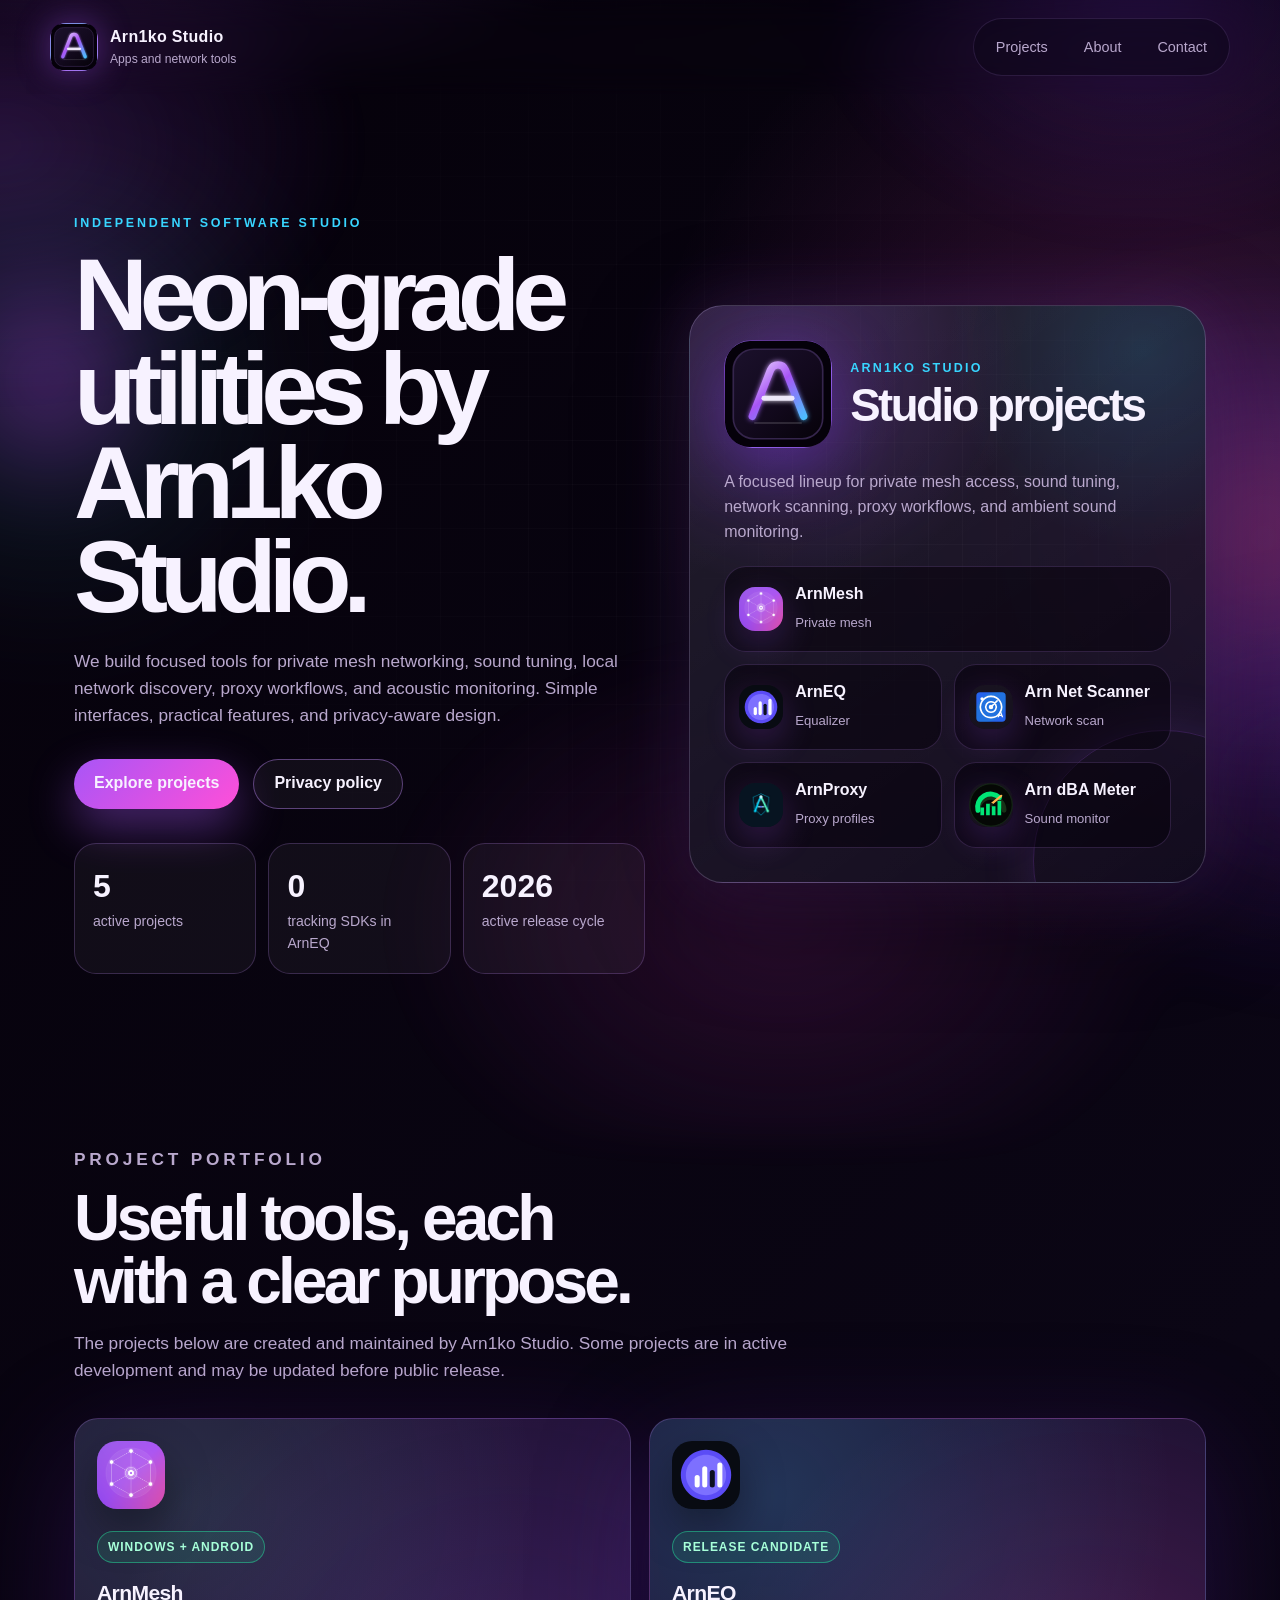
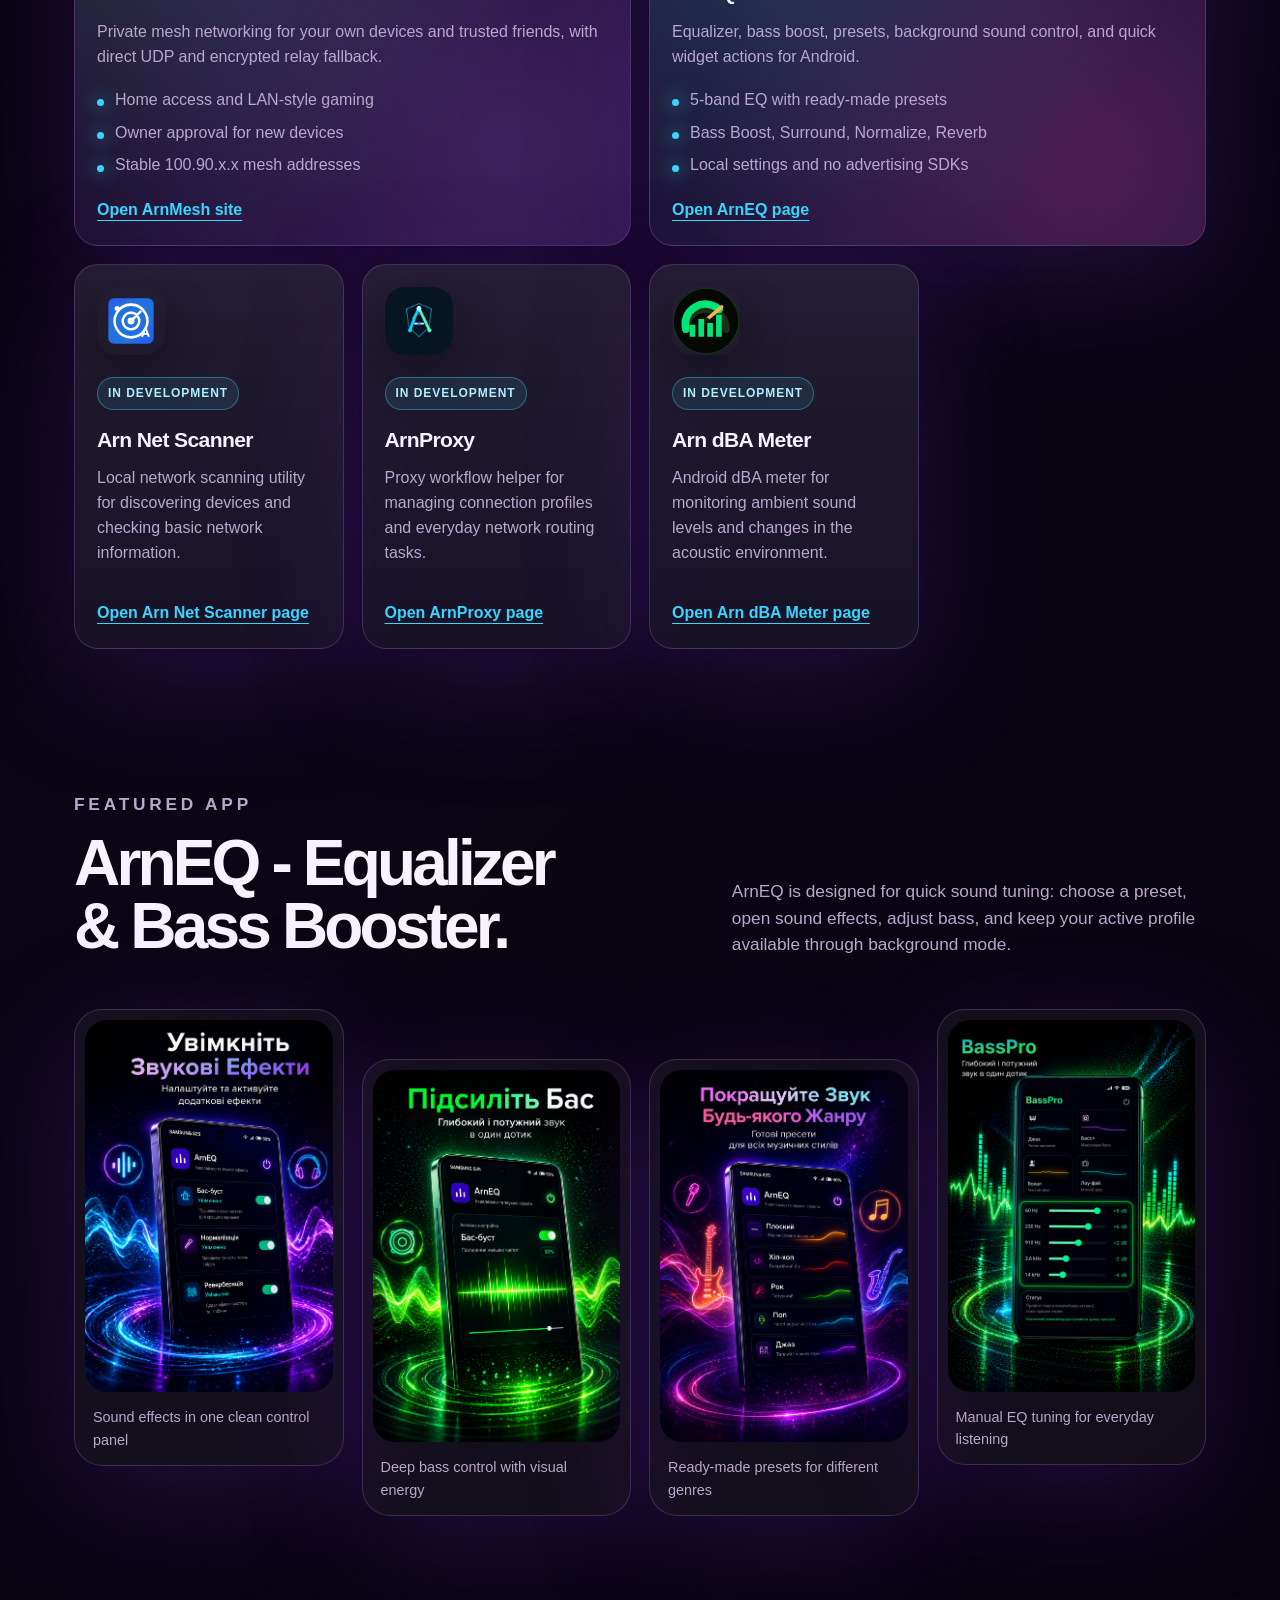
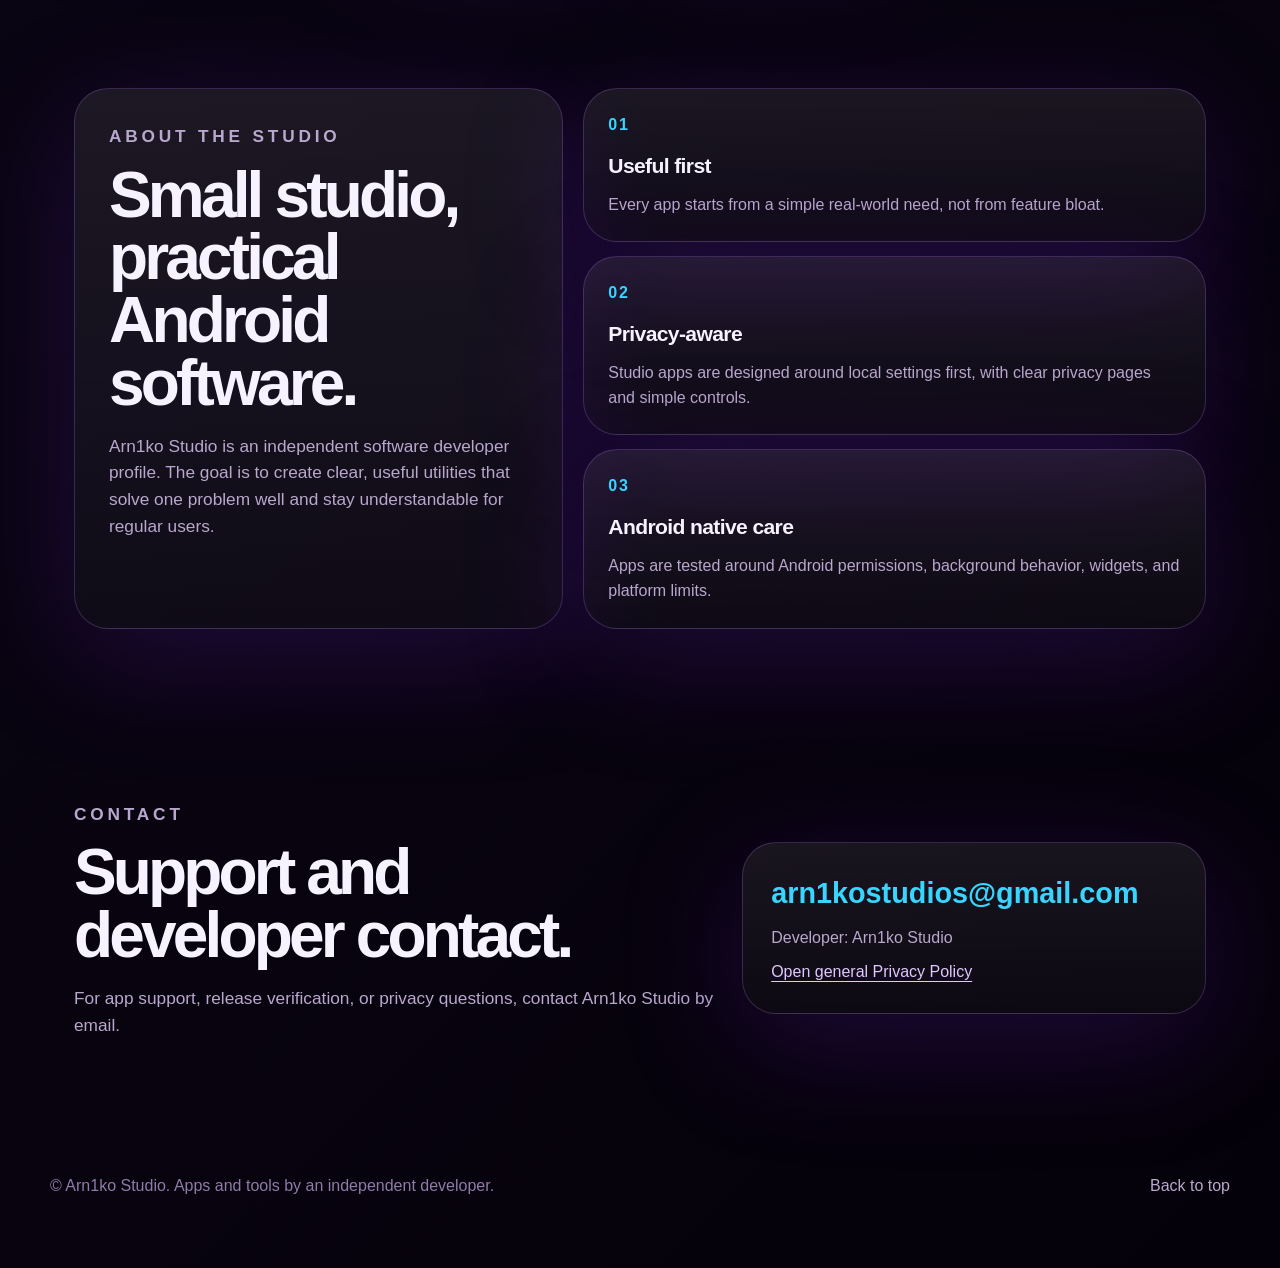
==== index.html @ 165fbc43 "Add files via upload" ====
<!doctype html>
<html lang="en">
  <head>
    <meta charset="utf-8">
    <meta name="viewport" content="width=device-width, initial-scale=1">
    <meta name="description" content="Arn1ko Studio creates Android utilities, private networking tools, proxy workflows, and sound apps.">
    <meta name="theme-color" content="#12051f">
    <meta property="og:title" content="Arn1ko Studio">
    <meta property="og:description" content="Independent software studio focused on useful, privacy-aware apps and networking tools.">
    <meta property="og:type" content="website">
    <title>Arn1ko Studio</title>
    <link rel="icon" href="assets/images/favicon.svg" type="image/svg+xml">
    <link rel="stylesheet" href="styles.css">
  </head>
  <body>
    <div class="aurora aurora-one" aria-hidden="true"></div>
    <div class="aurora aurora-two" aria-hidden="true"></div>
    <div class="ambient-field" aria-hidden="true"></div>
    <div class="grid-noise" aria-hidden="true"></div>

    <header class="site-header">
      <a class="brand" href="#top" aria-label="Arn1ko Studio home">
        <span class="brand-mark" aria-hidden="true">
          <img src="assets/images/favicon.svg" alt="">
        </span>
        <span>
          <strong>Arn1ko Studio</strong>
          <small>Apps and network tools</small>
        </span>
      </a>
      <nav class="nav" aria-label="Main navigation">
        <a href="#apps">Projects</a>
        <a href="#about">About</a>
        <a href="#contact">Contact</a>
      </nav>
    </header>

    <main id="top">
      <section class="hero section-shell">
        <div class="hero-copy">
          <p class="eyebrow">Independent software studio</p>
          <h1>Neon-grade utilities by Arn1ko Studio.</h1>
          <p class="hero-text">
            We build focused tools for private mesh networking, sound tuning,
            local network discovery, proxy workflows, and acoustic monitoring.
            Simple interfaces, practical features, and privacy-aware design.
          </p>
          <div class="hero-actions">
            <a class="button primary" href="#apps">Explore projects</a>
            <a class="button ghost" href="privacy-policy.html">Privacy policy</a>
          </div>
          <dl class="quick-stats" aria-label="Studio highlights">
            <div>
              <dt>5</dt>
              <dd>active projects</dd>
            </div>
            <div>
              <dt>0</dt>
              <dd>tracking SDKs in ArnEQ</dd>
            </div>
            <div>
              <dt>2026</dt>
              <dd>active release cycle</dd>
            </div>
          </dl>
        </div>

        <div class="hero-orb studio-deck" aria-label="Arn1ko Studio app portfolio preview">
          <div class="deck-card">
            <div class="deck-header">
              <div class="deck-mark" aria-hidden="true">
                <img src="assets/images/favicon.svg" alt="">
              </div>
              <div class="deck-title">
                <span>Arn1ko Studio</span>
                <strong>Studio projects</strong>
              </div>
            </div>

            <p>
              A focused lineup for private mesh access, sound tuning, network
              scanning, proxy workflows, and ambient sound monitoring.
            </p>

            <div class="deck-apps">
              <a class="deck-app deck-app-wide" href="https://arn1kostudio.github.io/arnmesh/">
                <span class="deck-icon deck-image">
                  <img src="assets/images/arnmesh-icon.png" alt="" aria-hidden="true">
                </span>
                <strong>ArnMesh</strong>
                <small>Private mesh</small>
              </a>
              <a class="deck-app" href="app-arneq.html">
                <span class="deck-icon deck-image">
                  <img src="assets/images/arneq-icon.svg" alt="" aria-hidden="true">
                </span>
                <strong>ArnEQ</strong>
                <small>Equalizer</small>
              </a>
              <a class="deck-app" href="app-net-scanner.html">
                <span class="deck-icon deck-image">
                  <img src="assets/images/net-scanner-icon.svg" alt="" aria-hidden="true">
                </span>
                <strong>Arn Net Scanner</strong>
                <small>Network scan</small>
              </a>
              <a class="deck-app" href="app-arnproxy.html">
                <span class="deck-icon deck-image">
                  <img src="assets/images/arnproxy-icon.png" alt="" aria-hidden="true">
                </span>
                <strong>ArnProxy</strong>
                <small>Proxy profiles</small>
              </a>
              <a class="deck-app" href="app-soundwatch.html">
                <span class="deck-icon deck-image">
                  <img src="assets/images/soundwatch-icon.svg" alt="" aria-hidden="true">
                </span>
                <strong>Arn dBA Meter</strong>
                <small>Sound monitor</small>
              </a>
            </div>
          </div>
        </div>
      </section>

      <section id="apps" class="section-shell">
        <div class="section-heading">
          <p class="eyebrow">Project portfolio</p>
          <h2>Useful tools, each with a clear purpose.</h2>
          <p>
            The projects below are created and maintained by Arn1ko Studio. Some
            projects are in active development and may be updated before public
            release.
          </p>
        </div>

        <div class="app-grid">
          <article class="app-card featured-card mesh-card">
            <img class="app-icon" src="assets/images/arnmesh-icon.png" alt="ArnMesh app icon">
            <div class="app-content">
              <p class="status-pill live">Windows + Android</p>
              <h3>ArnMesh</h3>
              <p>Private mesh networking for your own devices and trusted friends, with direct UDP and encrypted relay fallback.</p>
              <ul>
                <li>Home access and LAN-style gaming</li>
                <li>Owner approval for new devices</li>
                <li>Stable 100.90.x.x mesh addresses</li>
              </ul>
              <a class="app-detail-link" href="https://arn1kostudio.github.io/arnmesh/">Open ArnMesh site</a>
            </div>
          </article>

          <article class="app-card featured-card">
            <img class="app-icon" src="assets/images/arneq-icon.svg" alt="ArnEQ app icon">
            <div class="app-content">
              <p class="status-pill live">Release candidate</p>
              <h3>ArnEQ</h3>
              <p>Equalizer, bass boost, presets, background sound control, and quick widget actions for Android.</p>
              <ul>
                <li>5-band EQ with ready-made presets</li>
                <li>Bass Boost, Surround, Normalize, Reverb</li>
                <li>Local settings and no advertising SDKs</li>
              </ul>
              <a class="app-detail-link" href="app-arneq.html">Open ArnEQ page</a>
            </div>
          </article>

          <article class="app-card">
            <img class="app-icon" src="assets/images/net-scanner-icon.svg" alt="Net Scanner app icon">
            <div class="app-content">
              <p class="status-pill dev">In development</p>
              <h3>Arn Net Scanner</h3>
              <p>Local network scanning utility for discovering devices and checking basic network information.</p>
              <a class="app-detail-link" href="app-net-scanner.html">Open Arn Net Scanner page</a>
            </div>
          </article>

          <article class="app-card">
            <img class="app-icon" src="assets/images/arnproxy-icon.png" alt="ArnProxy app icon">
            <div class="app-content">
              <p class="status-pill dev">In development</p>
              <h3>ArnProxy</h3>
              <p>Proxy workflow helper for managing connection profiles and everyday network routing tasks.</p>
              <a class="app-detail-link" href="app-arnproxy.html">Open ArnProxy page</a>
            </div>
          </article>

          <article class="app-card">
            <img class="app-icon" src="assets/images/soundwatch-icon.svg" alt="Arn dBA Meter app icon">
            <div class="app-content">
              <p class="status-pill dev">In development</p>
              <h3>Arn dBA Meter</h3>
              <p>Android dBA meter for monitoring ambient sound levels and changes in the acoustic environment.</p>
              <a class="app-detail-link" href="app-soundwatch.html">Open Arn dBA Meter page</a>
            </div>
          </article>
        </div>
      </section>

      <section id="showcase" class="section-shell showcase-section">
        <div class="section-heading split">
          <div>
            <p class="eyebrow">Featured app</p>
            <h2>ArnEQ - Equalizer &amp; Bass Booster.</h2>
          </div>
          <p>
            ArnEQ is designed for quick sound tuning: choose a preset, open
            sound effects, adjust bass, and keep your active profile available
            through background mode.
          </p>
        </div>

        <div class="showcase-grid">
          <figure class="phone-shot tall">
            <img src="assets/images/arneq-effects.png" alt="ArnEQ sound effects promotional screen" loading="lazy">
            <figcaption>Sound effects in one clean control panel</figcaption>
          </figure>
          <figure class="phone-shot">
            <img src="assets/images/arneq-bass.png" alt="ArnEQ bass boost promotional screen" loading="lazy">
            <figcaption>Deep bass control with visual energy</figcaption>
          </figure>
          <figure class="phone-shot">
            <img src="assets/images/arneq-presets.png" alt="ArnEQ preset promotional screen" loading="lazy">
            <figcaption>Ready-made presets for different genres</figcaption>
          </figure>
          <figure class="phone-shot tall">
            <img src="assets/images/arneq-basspro.png" alt="ArnEQ equalizer promotional screen" loading="lazy">
            <figcaption>Manual EQ tuning for everyday listening</figcaption>
          </figure>
        </div>
      </section>

      <section id="about" class="section-shell about-section">
        <div class="glass-panel">
          <p class="eyebrow">About the studio</p>
          <h2>Small studio, practical Android software.</h2>
          <p>
            Arn1ko Studio is an independent software developer profile. The
            goal is to create clear, useful utilities that solve one
            problem well and stay understandable for regular users.
          </p>
        </div>
        <div class="principles">
          <article>
            <span>01</span>
            <h3>Useful first</h3>
            <p>Every app starts from a simple real-world need, not from feature bloat.</p>
          </article>
          <article>
            <span>02</span>
            <h3>Privacy-aware</h3>
            <p>Studio apps are designed around local settings first, with clear privacy pages and simple controls.</p>
          </article>
          <article>
            <span>03</span>
            <h3>Android native care</h3>
            <p>Apps are tested around Android permissions, background behavior, widgets, and platform limits.</p>
          </article>
        </div>
      </section>

      <section id="contact" class="section-shell contact-section">
        <div>
          <p class="eyebrow">Contact</p>
          <h2>Support and developer contact.</h2>
          <p>
            For app support, release verification, or privacy questions,
            contact Arn1ko Studio by email.
          </p>
        </div>
        <div class="contact-card">
          <a href="mailto:arn1kostudios@gmail.com">arn1kostudios@gmail.com</a>
          <span>Developer: Arn1ko Studio</span>
          <a class="text-link" href="privacy-policy.html">Open general Privacy Policy</a>
        </div>
      </section>
    </main>

    <footer class="site-footer">
        <p>&copy; <span id="year"></span> Arn1ko Studio. Apps and tools by an independent developer.</p>
      <a href="#top">Back to top</a>
    </footer>

    <script src="script.js"></script>
  </body>
</html>
---- styles.css ----
:root {
  color-scheme: dark;
  --bg: #05010a;
  --bg-2: #0b0615;
  --panel: rgba(22, 14, 38, 0.72);
  --panel-strong: rgba(34, 20, 56, 0.86);
  --border: rgba(196, 141, 255, 0.22);
  --border-strong: rgba(196, 141, 255, 0.42);
  --text: #f7f2ff;
  --muted: #b9a8cd;
  --muted-2: #8f7ca8;
  --purple: #a855f7;
  --violet: #7c3aed;
  --cyan: #38d5ff;
  --pink: #ff4fd8;
  --green: #28f7a8;
  --shadow: 0 30px 120px rgba(98, 35, 182, 0.25);
  --radius-xl: 34px;
  --radius-lg: 24px;
  --radius-md: 18px;
  --max: 1180px;
  --page-pad: clamp(16px, 4vw, 24px);
}

* {
  box-sizing: border-box;
}

html {
  scroll-behavior: smooth;
  text-size-adjust: 100%;
  -webkit-text-size-adjust: 100%;
}

body {
  width: 100%;
  min-width: 320px;
  min-height: 100vh;
  margin: 0;
  background:
    radial-gradient(circle at 20% -10%, rgba(168, 85, 247, 0.35), transparent 34rem),
    radial-gradient(circle at 90% 10%, rgba(255, 79, 216, 0.20), transparent 32rem),
    linear-gradient(135deg, #05010a 0%, #0b0615 45%, #05010a 100%);
  color: var(--text);
  font-family: "Oxanium", "Space Grotesk", "Trebuchet MS", sans-serif;
  line-height: 1.55;
  overflow-x: hidden;
  -webkit-font-smoothing: antialiased;
}

a {
  color: inherit;
  text-decoration: none;
}

img {
  display: block;
  max-width: 100%;
  height: auto;
}

body,
main,
section,
article,
div,
header,
nav,
footer {
  min-width: 0;
}

h1,
h2,
h3,
p,
li,
dd,
a {
  overflow-wrap: anywhere;
}

.aurora,
.ambient-field,
.grid-noise {
  pointer-events: none;
  position: fixed;
  inset: auto;
  z-index: -2;
}

.ambient-field {
  inset: -18vmax;
  z-index: -4;
  opacity: 0.72;
  filter: blur(18px) saturate(1.14);
  background:
    radial-gradient(34rem 24rem at 14% 28%, rgba(168, 85, 247, 0.28), transparent 66%),
    radial-gradient(30rem 22rem at 78% 18%, rgba(124, 58, 237, 0.22), transparent 68%),
    radial-gradient(36rem 26rem at 58% 84%, rgba(255, 79, 216, 0.18), transparent 70%),
    radial-gradient(26rem 20rem at 88% 74%, rgba(86, 34, 180, 0.24), transparent 72%);
  transform: translate3d(0, 0, 0) scale(1.02);
  animation: ambient-shift 22s ease-in-out infinite alternate;
}

.aurora {
  width: 34rem;
  height: 34rem;
  border-radius: 999px;
  filter: blur(36px);
  opacity: 0.55;
  mix-blend-mode: screen;
}

.aurora-one {
  top: 12%;
  left: -14rem;
  background: radial-gradient(circle, rgba(168, 85, 247, 0.75), rgba(56, 213, 255, 0.12), transparent 70%);
  animation: drift 13s ease-in-out infinite alternate;
}

.aurora-two {
  right: -16rem;
  bottom: 10%;
  background: radial-gradient(circle, rgba(255, 79, 216, 0.55), rgba(124, 58, 237, 0.38), transparent 72%);
  animation: drift 16s ease-in-out infinite alternate-reverse;
}

.grid-noise {
  inset: 0;
  z-index: -3;
  background:
    linear-gradient(rgba(255, 255, 255, 0.028) 1px, transparent 1px),
    linear-gradient(90deg, rgba(255, 255, 255, 0.028) 1px, transparent 1px);
  background-size: 44px 44px;
  mask-image: radial-gradient(circle at center, rgba(0, 0, 0, 0.9), transparent 76%);
}

.site-header {
  position: sticky;
  top: 0;
  z-index: 20;
  display: flex;
  flex-wrap: wrap;
  align-items: center;
  justify-content: space-between;
  width: min(100%, calc(var(--max) + 48px));
  margin: 0 auto;
  padding: clamp(14px, 2.4vw, 18px) var(--page-pad);
  gap: 14px;
  backdrop-filter: blur(18px);
}

.brand {
  display: inline-flex;
  align-items: center;
  gap: 12px;
}

.brand-mark {
  display: grid;
  width: 48px;
  height: 48px;
  place-items: center;
  border: 1px solid var(--border-strong);
  border-radius: 16px;
  background:
    linear-gradient(145deg, rgba(168, 85, 247, 0.95), rgba(56, 213, 255, 0.72)),
    #1a0b2a;
  box-shadow: 0 0 34px rgba(168, 85, 247, 0.42);
  color: #fff;
  font-weight: 900;
  letter-spacing: -0.04em;
}

.brand strong,
.brand small {
  display: block;
}

.brand strong {
  font-size: 1rem;
  letter-spacing: 0.02em;
}

.brand small {
  color: var(--muted);
  font-size: 0.76rem;
}

.nav {
  display: flex;
  flex-wrap: wrap;
  justify-content: flex-end;
  gap: 8px;
  max-width: 100%;
  padding: 8px;
  border: 1px solid rgba(196, 141, 255, 0.14);
  border-radius: 999px;
  background: rgba(12, 6, 24, 0.52);
}

.nav a {
  white-space: nowrap;
  padding: 9px 14px;
  border-radius: 999px;
  color: var(--muted);
  font-size: 0.9rem;
  transition: color 180ms ease, background 180ms ease;
}

.nav a:hover,
.nav a:focus-visible {
  color: var(--text);
  background: rgba(168, 85, 247, 0.18);
  outline: none;
}

.section-shell {
  max-width: var(--max);
  margin: 0 auto;
  padding: clamp(58px, 8vw, 86px) var(--page-pad);
}

.hero {
  display: grid;
  grid-template-columns: minmax(0, 1.05fr) minmax(320px, 0.95fr);
  gap: 44px;
  align-items: center;
  min-height: 720px;
  min-height: min(780px, calc(100svh - 24px));
  padding-top: 120px;
}

.eyebrow {
  margin: 0 0 14px;
  color: var(--cyan);
  font-size: 0.78rem;
  font-weight: 800;
  letter-spacing: 0.22em;
  text-transform: uppercase;
}

h1,
h2,
h3,
p {
  margin-top: 0;
}

h1 {
  max-width: 780px;
  margin-bottom: 24px;
  font-size: clamp(3.2rem, 8vw, 7.2rem);
  line-height: 0.92;
  letter-spacing: -0.08em;
  text-wrap: balance;
}

h2 {
  margin-bottom: 18px;
  font-size: clamp(2rem, 5vw, 4.3rem);
  line-height: 0.98;
  letter-spacing: -0.06em;
  text-wrap: balance;
}

h3 {
  margin-bottom: 10px;
  font-size: 1.32rem;
  letter-spacing: -0.03em;
}

.hero-text,
.section-heading p,
.contact-section p,
.glass-panel p {
  color: var(--muted);
  font-size: 1.08rem;
}

.hero-text {
  max-width: 650px;
  margin-bottom: 30px;
}

.hero-actions {
  display: flex;
  flex-wrap: wrap;
  gap: 14px;
  margin-bottom: 34px;
}

.button {
  display: inline-flex;
  align-items: center;
  justify-content: center;
  min-height: 50px;
  padding: 0 20px;
  border-radius: 999px;
  font-weight: 800;
  transition: transform 180ms ease, border-color 180ms ease, box-shadow 180ms ease;
}

.button:hover,
.button:focus-visible {
  transform: translateY(-2px);
  outline: none;
}

.button.primary {
  background: linear-gradient(135deg, var(--purple), var(--pink));
  box-shadow: 0 18px 46px rgba(168, 85, 247, 0.42);
}

.button.ghost {
  border: 1px solid var(--border-strong);
  background: rgba(255, 255, 255, 0.045);
  color: var(--text);
}

.quick-stats {
  display: grid;
  grid-template-columns: repeat(3, minmax(0, 1fr));
  gap: 12px;
  max-width: 620px;
  margin: 0;
}

.quick-stats div {
  padding: 18px;
  border: 1px solid var(--border);
  border-radius: 22px;
  background: rgba(255, 255, 255, 0.045);
}

.quick-stats dt {
  font-size: 2rem;
  font-weight: 900;
}

.quick-stats dd {
  margin: 0;
  color: var(--muted);
  font-size: 0.88rem;
}

.hero-orb {
  position: relative;
  display: grid;
  min-height: 520px;
  place-items: center;
}

.studio-deck {
  isolation: isolate;
}

.deck-card {
  position: relative;
  display: grid;
  width: min(100%, 520px);
  gap: 22px;
  padding: clamp(24px, 4vw, 34px);
  border: 1px solid rgba(216, 194, 255, 0.22);
  border-radius: 34px;
  background:
    radial-gradient(circle at 20% 10%, rgba(168, 85, 247, 0.24), transparent 34%),
    radial-gradient(circle at 88% 8%, rgba(56, 213, 255, 0.14), transparent 28%),
    linear-gradient(145deg, rgba(255, 255, 255, 0.105), rgba(255, 255, 255, 0.03)),
    rgba(10, 4, 22, 0.88);
  box-shadow:
    0 30px 110px rgba(0, 0, 0, 0.45),
    0 0 72px rgba(168, 85, 247, 0.22);
  overflow: hidden;
}

.deck-card::before {
  content: "";
  position: absolute;
  inset: 0;
  background:
    linear-gradient(rgba(255, 255, 255, 0.035) 1px, transparent 1px),
    linear-gradient(90deg, rgba(255, 255, 255, 0.035) 1px, transparent 1px);
  background-size: 34px 34px;
  mask-image: radial-gradient(circle at 50% 34%, rgba(0, 0, 0, 0.75), transparent 72%);
}

.deck-card::after {
  content: "";
  position: absolute;
  right: -90px;
  bottom: -110px;
  width: 260px;
  height: 260px;
  border: 1px solid rgba(168, 85, 247, 0.20);
  border-radius: 999px;
  box-shadow: 0 0 54px rgba(168, 85, 247, 0.16);
}

.deck-header,
.deck-card > p,
.deck-apps {
  position: relative;
  z-index: 1;
}

.deck-header {
  display: flex;
  align-items: center;
  gap: 18px;
}

.deck-mark {
  display: grid;
  width: clamp(78px, 16vw, 108px);
  height: clamp(78px, 16vw, 108px);
  flex: 0 0 auto;
  place-items: center;
  border: 1px solid rgba(196, 141, 255, 0.28);
  border-radius: 28px;
  background:
    radial-gradient(circle at 55% 22%, rgba(255, 255, 255, 0.24), transparent 20%),
    linear-gradient(145deg, #8b5cf6, #4c1d95 58%, #180827);
  box-shadow: 0 22px 68px rgba(124, 58, 237, 0.42);
  font-size: clamp(1.85rem, 5vw, 3rem);
  font-weight: 950;
  letter-spacing: -0.08em;
}

.deck-title {
  display: grid;
  gap: 5px;
}

.deck-title span {
  color: var(--cyan);
  font-size: 0.78rem;
  font-weight: 900;
  letter-spacing: 0.18em;
  text-transform: uppercase;
}

.deck-title strong {
  max-width: 12ch;
  font-size: clamp(1.75rem, 4vw, 2.85rem);
  line-height: 0.98;
  letter-spacing: -0.055em;
}

.deck-card > p {
  max-width: 440px;
  margin: 0;
  color: var(--muted);
}

.deck-apps {
  display: grid;
  grid-template-columns: repeat(2, minmax(0, 1fr));
  gap: 12px;
}

.deck-app {
  display: grid;
  grid-template-columns: auto minmax(0, 1fr);
  grid-template-areas:
    "icon name"
    "icon text";
  gap: 2px 12px;
  align-items: center;
  min-height: 86px;
  padding: 14px;
  border: 1px solid rgba(196, 141, 255, 0.18);
  border-radius: 22px;
  background: rgba(5, 1, 10, 0.48);
  transition: transform 180ms ease, border-color 180ms ease, background 180ms ease;
}

.deck-app:hover,
.deck-app:focus-visible {
  transform: translateY(-3px);
  border-color: var(--border-strong);
  background: rgba(168, 85, 247, 0.12);
  outline: none;
}

.deck-app-wide {
  grid-column: 1 / -1;
}

.deck-icon {
  grid-area: icon;
  display: grid;
  width: 44px;
  height: 44px;
  place-items: center;
  border-radius: 16px;
  background: linear-gradient(145deg, rgba(168, 85, 247, 0.95), rgba(56, 213, 255, 0.72));
  box-shadow: 0 12px 34px rgba(168, 85, 247, 0.24);
}

.deck-image {
  overflow: hidden;
  padding: 0;
  background: rgba(255, 255, 255, 0.04);
}

.deck-image img {
  width: 100%;
  height: 100%;
  object-fit: cover;
}

.deck-app strong {
  grid-area: name;
  min-width: 0;
  font-size: 1rem;
  line-height: 1.12;
}

.deck-app small {
  grid-area: text;
  min-width: 0;
  color: var(--muted);
  font-size: 0.82rem;
}

.section-heading {
  max-width: 780px;
  margin-bottom: 34px;
}

.section-heading.split {
  display: grid;
  max-width: none;
  grid-template-columns: 1fr 0.76fr;
  gap: 34px;
  align-items: end;
}

.app-grid {
  display: grid;
  grid-template-columns: repeat(4, minmax(0, 1fr));
  gap: 18px;
}

.app-card {
  position: relative;
  min-height: 310px;
  padding: 22px;
  border: 1px solid var(--border);
  border-radius: var(--radius-lg);
  background:
    linear-gradient(180deg, rgba(255, 255, 255, 0.075), rgba(255, 255, 255, 0.028)),
    var(--panel);
  box-shadow: var(--shadow);
  overflow: hidden;
}

.app-card::after {
  content: "";
  position: absolute;
  inset: auto -20% -40% -20%;
  height: 150px;
  background: radial-gradient(circle, rgba(168, 85, 247, 0.22), transparent 70%);
}

.featured-card {
  grid-column: span 2;
  background:
    radial-gradient(circle at 22% 18%, rgba(56, 213, 255, 0.18), transparent 25rem),
    radial-gradient(circle at 78% 80%, rgba(255, 79, 216, 0.20), transparent 24rem),
    var(--panel-strong);
}

.mesh-card {
  background:
    radial-gradient(circle at 20% 20%, rgba(119, 242, 208, 0.13), transparent 22rem),
    radial-gradient(circle at 78% 76%, rgba(168, 85, 247, 0.22), transparent 26rem),
    var(--panel-strong);
}

.app-icon {
  position: relative;
  z-index: 1;
  width: 68px;
  height: 68px;
  margin-bottom: 22px;
  border-radius: 20px;
  object-fit: cover;
  box-shadow: 0 18px 44px rgba(0, 0, 0, 0.35);
}

.app-content {
  position: relative;
  z-index: 1;
}

.app-content p {
  color: var(--muted);
}

.app-content ul {
  display: grid;
  gap: 8px;
  margin: 18px 0 0;
  padding: 0;
  list-style: none;
  color: var(--muted);
}

.app-content li {
  position: relative;
  padding-left: 18px;
}

.app-content li::before {
  content: "";
  position: absolute;
  top: 0.7em;
  left: 0;
  width: 7px;
  height: 7px;
  border-radius: 999px;
  background: var(--cyan);
  box-shadow: 0 0 18px var(--cyan);
}

.app-detail-link {
  display: inline-flex;
  margin-top: 20px;
  color: var(--cyan);
  font-weight: 900;
  text-decoration: underline;
  text-underline-offset: 5px;
}

.app-detail-link:hover,
.app-detail-link:focus-visible {
  color: var(--text);
  outline: none;
}

.status-pill {
  display: inline-flex;
  align-items: center;
  margin-bottom: 14px;
  padding: 6px 10px;
  border: 1px solid rgba(168, 85, 247, 0.32);
  border-radius: 999px;
  background: rgba(168, 85, 247, 0.12);
  color: #d8c2ff;
  font-size: 0.75rem;
  font-weight: 800;
  letter-spacing: 0.08em;
  text-transform: uppercase;
}

.status-pill.live {
  border-color: rgba(40, 247, 168, 0.42);
  background: rgba(40, 247, 168, 0.10);
  color: #a7ffd9;
}

.status-pill.dev {
  border-color: rgba(56, 213, 255, 0.38);
  background: rgba(56, 213, 255, 0.10);
  color: #aeeeff;
}

.showcase-section {
  padding-top: 56px;
}

.showcase-grid {
  display: grid;
  grid-template-columns: repeat(4, minmax(0, 1fr));
  gap: 18px;
  align-items: start;
}

.phone-shot {
  margin: 0;
  padding: 10px;
  border: 1px solid var(--border);
  border-radius: 28px;
  background: rgba(255, 255, 255, 0.045);
  box-shadow: var(--shadow);
  transform: translateY(0);
  transition: transform 220ms ease, border-color 220ms ease;
}

.phone-shot:nth-child(2),
.phone-shot:nth-child(3) {
  margin-top: 50px;
}

.phone-shot:hover {
  transform: translateY(-8px);
  border-color: var(--border-strong);
}

.phone-shot img {
  width: 100%;
  border-radius: 22px;
}

.phone-shot figcaption {
  padding: 14px 8px 4px;
  color: var(--muted);
  font-size: 0.9rem;
}

.reveal {
  opacity: 0;
  transform: translateY(22px);
  transition: opacity 700ms ease, transform 700ms ease;
}

.reveal.is-visible {
  opacity: 1;
  transform: translateY(0);
}

.about-section {
  display: grid;
  grid-template-columns: 0.88fr 1.12fr;
  gap: 20px;
}

.glass-panel,
.principles article,
.contact-card,
.policy-card,
.policy-hero {
  border: 1px solid var(--border);
  border-radius: var(--radius-xl);
  background: linear-gradient(180deg, rgba(255, 255, 255, 0.078), rgba(255, 255, 255, 0.032));
  box-shadow: var(--shadow);
}

.glass-panel {
  padding: 34px;
}

.principles {
  display: grid;
  gap: 14px;
}

.principles article {
  padding: 24px;
}

.principles span {
  display: inline-block;
  margin-bottom: 12px;
  color: var(--cyan);
  font-weight: 900;
  letter-spacing: 0.12em;
}

.principles p {
  margin-bottom: 0;
  color: var(--muted);
}

.contact-section {
  display: grid;
  grid-template-columns: 1fr 0.72fr;
  gap: 24px;
  align-items: center;
}

.contact-card {
  display: grid;
  gap: 10px;
  padding: 28px;
}

.contact-card > a:first-child {
  color: var(--cyan);
  font-size: clamp(1.2rem, 3vw, 1.8rem);
  font-weight: 900;
  word-break: break-word;
}

.contact-card span {
  color: var(--muted);
}

.text-link {
  color: #dfc7ff;
  text-decoration: underline;
  text-underline-offset: 4px;
}

.site-footer {
  display: flex;
  justify-content: space-between;
  max-width: calc(var(--max) + 48px);
  margin: 0 auto;
  padding: 32px 24px 54px;
  color: var(--muted-2);
}

.site-footer a {
  color: var(--muted);
}

.policy-shell {
  max-width: 920px;
  margin: 0 auto;
  padding: clamp(58px, 8vw, 86px) var(--page-pad);
}

.app-page-shell {
  max-width: var(--max);
  margin: 0 auto;
  padding: clamp(56px, 7vw, 76px) var(--page-pad) clamp(64px, 8vw, 86px);
}

.app-tabs {
  display: grid;
  grid-template-columns: repeat(4, minmax(0, 1fr));
  gap: 10px;
  margin-bottom: 28px;
  padding: 10px;
  border: 1px solid var(--border);
  border-radius: 30px;
  background: rgba(12, 6, 24, 0.58);
}

.app-tabs a {
  min-width: 0;
  padding: 11px 16px;
  border-radius: 999px;
  color: var(--muted);
  font-weight: 800;
  text-align: center;
  transition: color 180ms ease, background 180ms ease, box-shadow 180ms ease;
}

.app-tabs a.active,
.app-tabs a:hover,
.app-tabs a:focus-visible {
  color: var(--text);
  background: linear-gradient(135deg, rgba(168, 85, 247, 0.42), rgba(56, 213, 255, 0.18));
  box-shadow: 0 14px 36px rgba(168, 85, 247, 0.22);
  outline: none;
}

.app-detail-hero {
  display: grid;
  grid-template-columns: minmax(0, 1fr) auto;
  gap: 26px;
  align-items: center;
  margin-bottom: 22px;
  padding: clamp(24px, 5vw, 44px);
  border: 1px solid var(--border);
  border-radius: var(--radius-xl);
  background:
    radial-gradient(circle at 80% 18%, rgba(168, 85, 247, 0.24), transparent 28rem),
    linear-gradient(180deg, rgba(255, 255, 255, 0.078), rgba(255, 255, 255, 0.032));
  box-shadow: var(--shadow);
}

.app-detail-hero h1 {
  margin-bottom: 18px;
  font-size: clamp(3rem, 9vw, 6.4rem);
}

.app-detail-hero p:not(.eyebrow) {
  max-width: 720px;
  color: var(--muted);
  font-size: 1.12rem;
}

.app-detail-icon {
  width: min(32vw, 170px);
  height: min(32vw, 170px);
  min-width: 116px;
  min-height: 116px;
  border-radius: 38px;
  object-fit: contain;
  box-shadow: 0 24px 86px rgba(168, 85, 247, 0.34);
}

.detail-actions {
  display: flex;
  flex-wrap: wrap;
  align-items: center;
  gap: 12px;
  margin-top: 26px;
}

.detail-actions .status-pill {
  margin-bottom: 0;
}

.detail-grid {
  display: grid;
  grid-template-columns: repeat(2, minmax(0, 1fr));
  gap: 18px;
}

.spec-card {
  padding: 26px;
  border: 1px solid var(--border);
  border-radius: var(--radius-lg);
  background: rgba(255, 255, 255, 0.05);
  box-shadow: var(--shadow);
}

.spec-card h2 {
  margin-bottom: 12px;
  font-size: 1.55rem;
}

.spec-card p,
.spec-card li {
  color: var(--muted);
}

.spec-card p:last-child {
  margin-bottom: 0;
}

.spec-card ul {
  display: grid;
  gap: 9px;
  margin: 0;
  padding-left: 1.1rem;
}

.mini-gallery {
  display: grid;
  grid-template-columns: repeat(3, minmax(0, 1fr));
  gap: 18px;
  margin-top: 22px;
}

.mini-gallery img {
  border: 1px solid var(--border);
  border-radius: 30px;
  box-shadow: var(--shadow);
}

.policy-hero {
  padding: 34px;
  margin-bottom: 22px;
}

.policy-hero h1 {
  margin-bottom: 12px;
  font-size: clamp(2.6rem, 7vw, 5.6rem);
}

.policy-hero p:last-child {
  margin-bottom: 0;
  color: var(--muted);
}

.policy-card {
  padding: clamp(24px, 5vw, 46px);
}

.policy-card h2 {
  margin: 30px 0 10px;
  font-size: 1.55rem;
  letter-spacing: -0.03em;
}

.policy-card h2:first-child {
  margin-top: 0;
}

.policy-card p {
  color: var(--muted);
}

.policy-card a {
  color: var(--cyan);
  text-decoration: underline;
  text-underline-offset: 4px;
}

@keyframes drift {
  from { transform: translate3d(0, 0, 0) scale(1); }
  to { transform: translate3d(4rem, 3rem, 0) scale(1.12); }
}

@keyframes ambient-shift {
  0% {
    transform: translate3d(-2rem, -1rem, 0) scale(1.02) rotate(0deg);
  }
  45% {
    transform: translate3d(2.5rem, 1.5rem, 0) scale(1.08) rotate(5deg);
  }
  100% {
    transform: translate3d(0.5rem, 3rem, 0) scale(1.04) rotate(-4deg);
  }
}

@media (max-width: 1080px) {
  .site-header,
  .hero,
  .section-heading.split,
  .about-section,
  .contact-section {
    grid-template-columns: 1fr;
  }

  .site-header {
    align-items: flex-start;
    gap: 14px;
  }

  .nav {
    justify-content: flex-start;
    max-width: 100%;
    overflow-x: auto;
  }

  .hero {
    min-height: auto;
    padding-top: 78px;
  }

  .app-grid,
  .showcase-grid,
  .detail-grid,
  .mini-gallery {
    grid-template-columns: repeat(2, minmax(0, 1fr));
  }

  .featured-card {
    grid-column: span 2;
  }

  .phone-shot:nth-child(2),
  .phone-shot:nth-child(3) {
    margin-top: 0;
  }
}

@media (max-width: 760px) {
  .app-tabs {
    grid-template-columns: repeat(2, minmax(0, 1fr));
    border-radius: 24px;
  }

  .contact-card,
  .glass-panel,
  .policy-card,
  .policy-hero,
  .spec-card {
    border-radius: 24px;
  }

  .quick-stats {
    grid-template-columns: 1fr;
  }

  .hero-actions .button {
    flex: 1 1 180px;
  }
}

@media (max-width: 640px) {
  .site-header {
    position: relative;
    padding: 16px var(--page-pad);
  }

  .brand small {
    display: none;
  }

  .nav {
    width: 100%;
    display: grid;
    grid-template-columns: repeat(2, minmax(0, 1fr));
    border-radius: 22px;
  }

  .nav a {
    text-align: center;
  }

  .section-shell,
  .policy-shell {
    padding: 54px var(--page-pad);
  }

  .hero {
    padding-top: 48px;
  }

  h1 {
    font-size: clamp(3rem, 18vw, 4.8rem);
  }

  .quick-stats,
  .app-grid,
  .showcase-grid,
  .detail-grid,
  .mini-gallery,
  .app-detail-hero {
    grid-template-columns: 1fr;
  }

  .app-detail-icon {
    justify-self: start;
  }

  .featured-card {
    grid-column: auto;
  }

  .hero-orb {
    min-height: 380px;
  }

  .deck-card {
    width: min(100%, 560px);
  }

  .site-footer {
    display: grid;
    gap: 8px;
    padding-inline: var(--page-pad);
  }
}

@media (max-width: 430px) {
  :root {
    --page-pad: 14px;
    --radius-xl: 26px;
    --radius-lg: 20px;
  }

  .brand-mark {
    width: 44px;
    height: 44px;
    border-radius: 14px;
  }

  .brand strong {
    font-size: 0.95rem;
  }

  .nav,
  .app-tabs {
    grid-template-columns: 1fr;
  }

  h1 {
    font-size: clamp(2.65rem, 16vw, 3.7rem);
    letter-spacing: -0.07em;
  }

  h2 {
    font-size: clamp(1.85rem, 11vw, 3.2rem);
  }

  .hero {
    gap: 28px;
  }

  .hero-orb {
    min-height: 310px;
  }

  .deck-card {
    border-radius: 26px;
  }

  .deck-header {
    align-items: flex-start;
  }

  .deck-apps {
    grid-template-columns: 1fr;
  }

  .app-card,
  .principles article,
  .contact-card {
    padding: 20px;
  }

  .app-detail-hero {
    padding: 22px;
  }

  .app-detail-hero h1 {
    font-size: clamp(2.55rem, 15vw, 3.6rem);
  }

  .detail-actions .button,
  .hero-actions .button {
    width: 100%;
  }
}

@media (prefers-reduced-motion: reduce) {
  *,
  *::before,
  *::after {
    scroll-behavior: auto !important;
    transition-duration: 0.01ms !important;
  }

  .aurora,
  .ambient-field {
    animation-duration: 42s !important;
  }
}
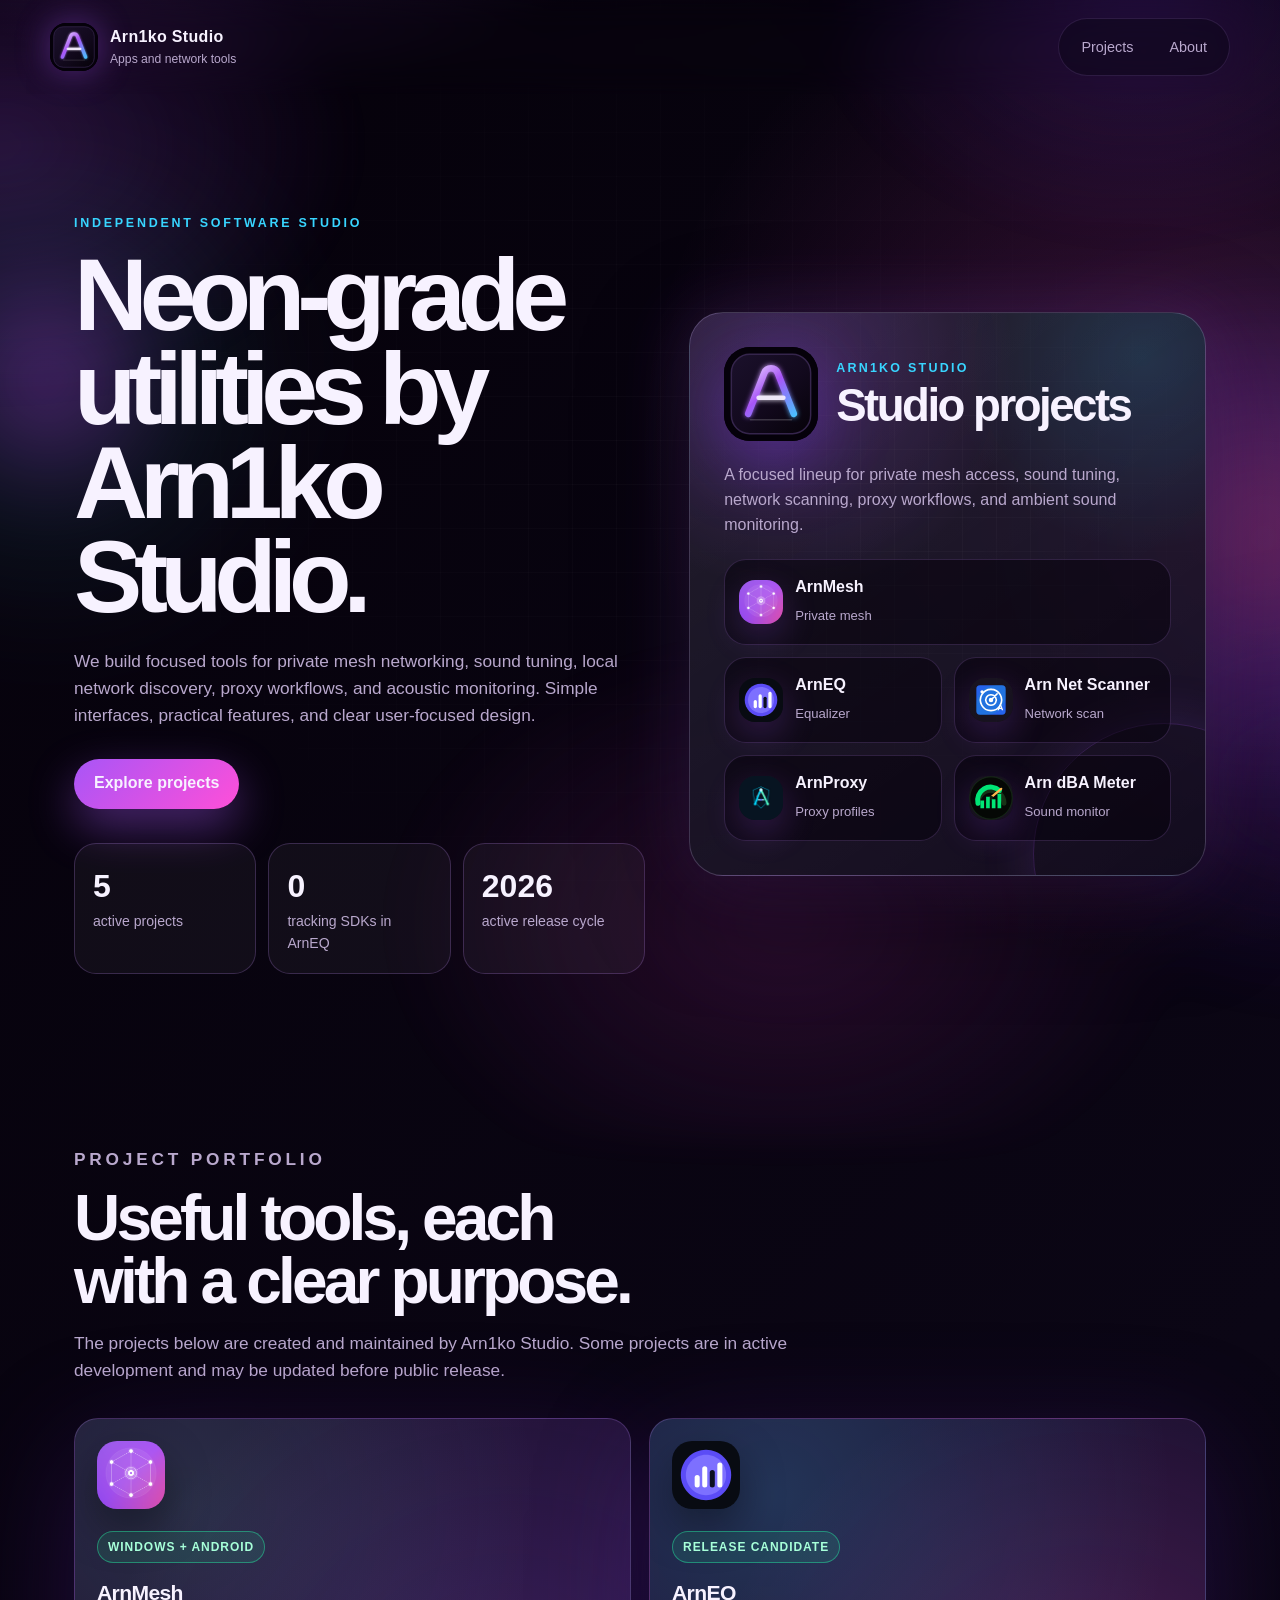
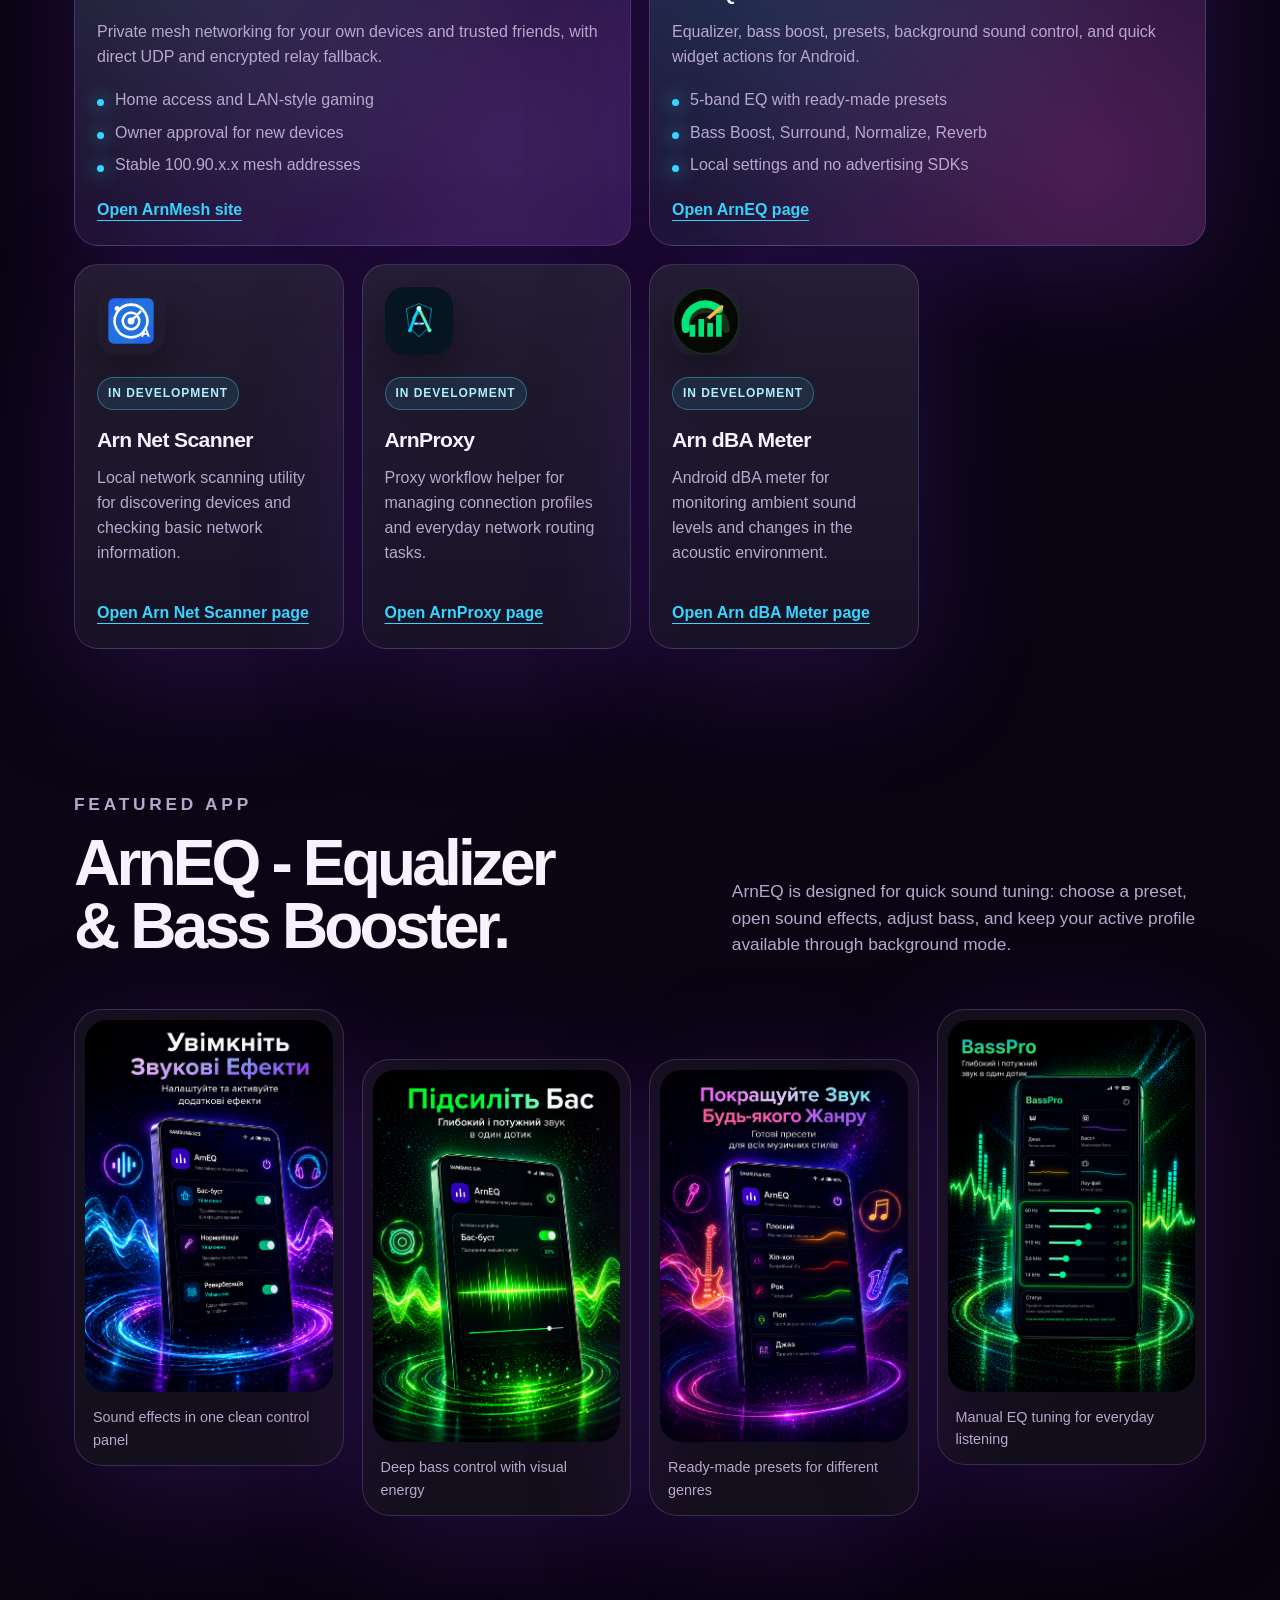
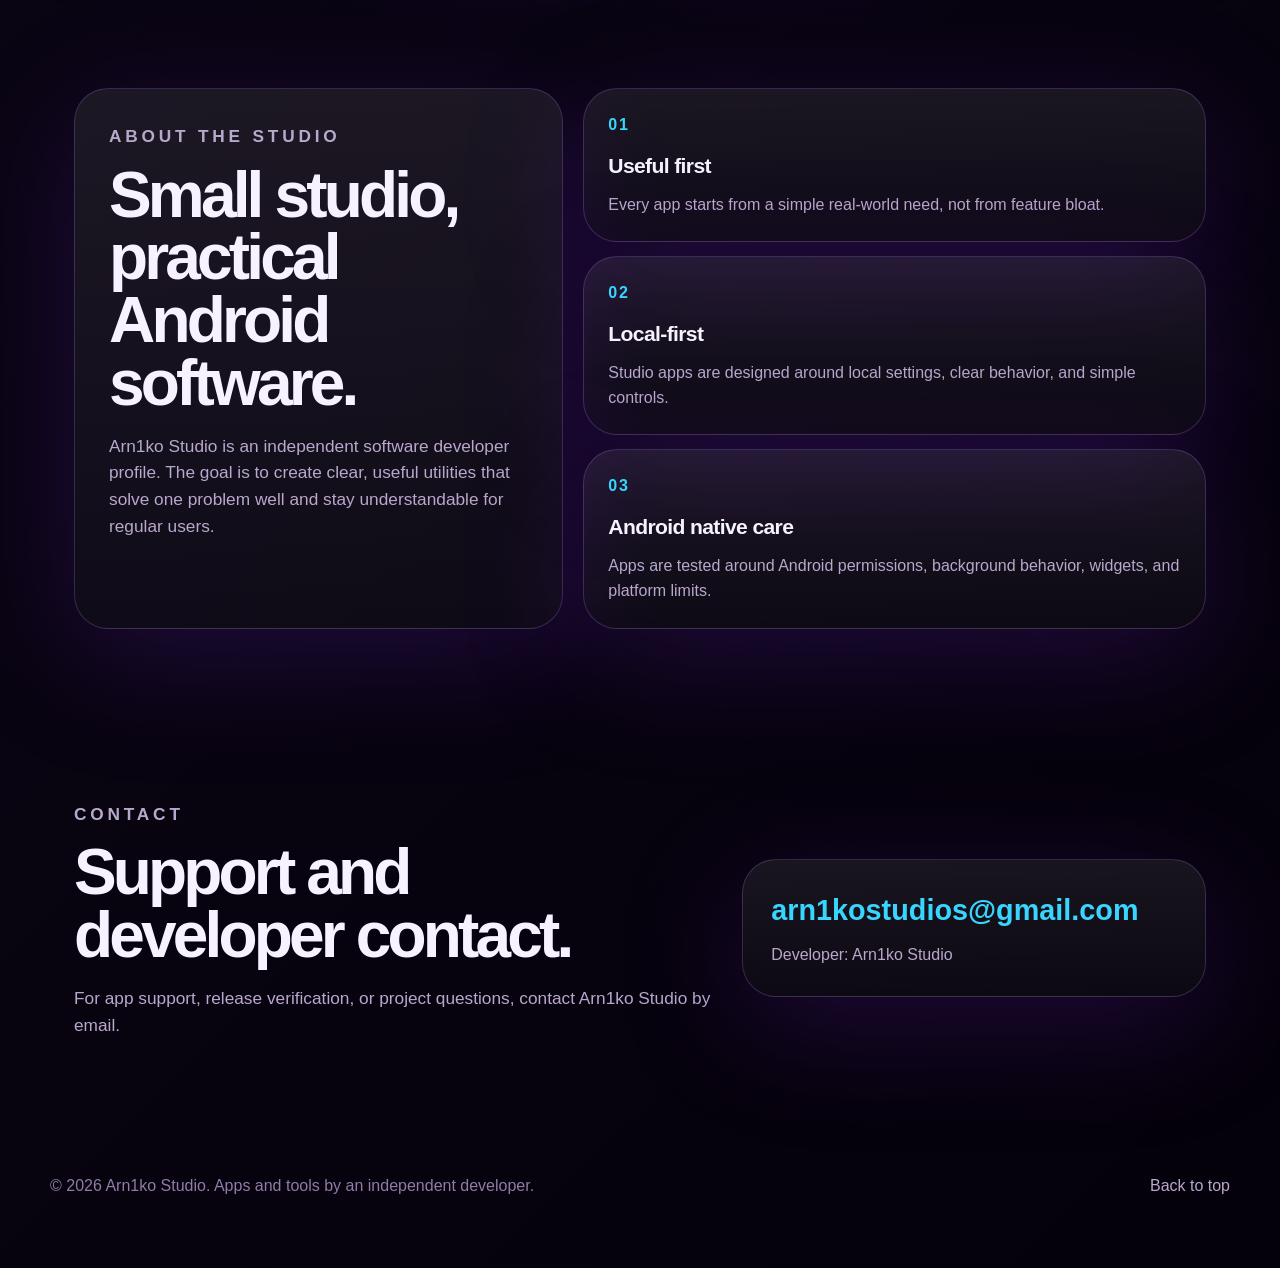
==== commit ff7a6ace: "Add files via upload" ====
--- a/index.html
+++ b/index.html
@@ -6,7 +6,7 @@
     <meta name="description" content="Arn1ko Studio creates Android utilities, private networking tools, proxy workflows, and sound apps.">
     <meta name="theme-color" content="#12051f">
     <meta property="og:title" content="Arn1ko Studio">
-    <meta property="og:description" content="Independent software studio focused on useful, privacy-aware apps and networking tools.">
+    <meta property="og:description" content="Independent software studio focused on useful apps and networking tools.">
     <meta property="og:type" content="website">
     <title>Arn1ko Studio</title>
     <link rel="icon" href="assets/images/favicon.svg" type="image/svg+xml">
@@ -31,7 +31,6 @@
       <nav class="nav" aria-label="Main navigation">
         <a href="#apps">Projects</a>
         <a href="#about">About</a>
-        <a href="#contact">Contact</a>
       </nav>
     </header>
 
@@ -43,11 +42,10 @@
           <p class="hero-text">
             We build focused tools for private mesh networking, sound tuning,
             local network discovery, proxy workflows, and acoustic monitoring.
-            Simple interfaces, practical features, and privacy-aware design.
+            Simple interfaces, practical features, and clear user-focused design.
           </p>
           <div class="hero-actions">
             <a class="button primary" href="#apps">Explore projects</a>
-            <a class="button ghost" href="privacy-policy.html">Privacy policy</a>
           </div>
           <dl class="quick-stats" aria-label="Studio highlights">
             <div>
@@ -212,19 +210,19 @@
 
         <div class="showcase-grid">
           <figure class="phone-shot tall">
-            <img src="assets/images/arneq-effects.png" alt="ArnEQ sound effects promotional screen" loading="lazy">
+            <img src="assets/images/arneq-effects.png" alt="ArnEQ sound effects promotional screen" width="1024" height="1536" loading="lazy">
             <figcaption>Sound effects in one clean control panel</figcaption>
           </figure>
           <figure class="phone-shot">
-            <img src="assets/images/arneq-bass.png" alt="ArnEQ bass boost promotional screen" loading="lazy">
+            <img src="assets/images/arneq-bass.png" alt="ArnEQ bass boost promotional screen" width="1024" height="1536" loading="lazy">
             <figcaption>Deep bass control with visual energy</figcaption>
           </figure>
           <figure class="phone-shot">
-            <img src="assets/images/arneq-presets.png" alt="ArnEQ preset promotional screen" loading="lazy">
+            <img src="assets/images/arneq-presets.png" alt="ArnEQ preset promotional screen" width="1024" height="1536" loading="lazy">
             <figcaption>Ready-made presets for different genres</figcaption>
           </figure>
           <figure class="phone-shot tall">
-            <img src="assets/images/arneq-basspro.png" alt="ArnEQ equalizer promotional screen" loading="lazy">
+            <img src="assets/images/arneq-basspro.png" alt="ArnEQ equalizer promotional screen" width="1024" height="1536" loading="lazy">
             <figcaption>Manual EQ tuning for everyday listening</figcaption>
           </figure>
         </div>
@@ -248,8 +246,8 @@
           </article>
           <article>
             <span>02</span>
-            <h3>Privacy-aware</h3>
-            <p>Studio apps are designed around local settings first, with clear privacy pages and simple controls.</p>
+            <h3>Local-first</h3>
+            <p>Studio apps are designed around local settings, clear behavior, and simple controls.</p>
           </article>
           <article>
             <span>03</span>
@@ -264,14 +262,13 @@
           <p class="eyebrow">Contact</p>
           <h2>Support and developer contact.</h2>
           <p>
-            For app support, release verification, or privacy questions,
-            contact Arn1ko Studio by email.
+            For app support, release verification, or project questions, contact
+            Arn1ko Studio by email.
           </p>
         </div>
         <div class="contact-card">
           <a href="mailto:arn1kostudios@gmail.com">arn1kostudios@gmail.com</a>
           <span>Developer: Arn1ko Studio</span>
-          <a class="text-link" href="privacy-policy.html">Open general Privacy Policy</a>
         </div>
       </section>
     </main>
--- a/styles.css
+++ b/styles.css
@@ -27,9 +27,13 @@
 }
 
 html {
-  scroll-behavior: smooth;
+  scroll-behavior: auto;
   text-size-adjust: 100%;
   -webkit-text-size-adjust: 100%;
+}
+
+section[id] {
+  scroll-margin-top: 96px;
 }
 
 body {
@@ -162,15 +166,16 @@
   width: 48px;
   height: 48px;
   place-items: center;
-  border: 1px solid var(--border-strong);
   border-radius: 16px;
-  background:
-    linear-gradient(145deg, rgba(168, 85, 247, 0.95), rgba(56, 213, 255, 0.72)),
-    #1a0b2a;
+  background: #07020d;
   box-shadow: 0 0 34px rgba(168, 85, 247, 0.42);
-  color: #fff;
-  font-weight: 900;
-  letter-spacing: -0.04em;
+  overflow: hidden;
+}
+
+.brand-mark img {
+  width: 100%;
+  height: 100%;
+  object-fit: cover;
 }
 
 .brand strong,
@@ -413,19 +418,20 @@
 
 .deck-mark {
   display: grid;
-  width: clamp(78px, 16vw, 108px);
-  height: clamp(78px, 16vw, 108px);
+  width: clamp(70px, 12vw, 94px);
+  height: clamp(70px, 12vw, 94px);
   flex: 0 0 auto;
   place-items: center;
-  border: 1px solid rgba(196, 141, 255, 0.28);
-  border-radius: 28px;
-  background:
-    radial-gradient(circle at 55% 22%, rgba(255, 255, 255, 0.24), transparent 20%),
-    linear-gradient(145deg, #8b5cf6, #4c1d95 58%, #180827);
+  border-radius: 26px;
+  background: #07020d;
   box-shadow: 0 22px 68px rgba(124, 58, 237, 0.42);
-  font-size: clamp(1.85rem, 5vw, 3rem);
-  font-weight: 950;
-  letter-spacing: -0.08em;
+  overflow: hidden;
+}
+
+.deck-mark img {
+  width: 100%;
+  height: 100%;
+  object-fit: cover;
 }
 
 .deck-title {
@@ -979,6 +985,14 @@
   color: var(--muted);
 }
 
+.policy-card ul {
+  display: grid;
+  gap: 8px;
+  margin: 0 0 20px;
+  padding-left: 1.2rem;
+  color: var(--muted);
+}
+
 .policy-card a {
   color: var(--cyan);
   text-decoration: underline;
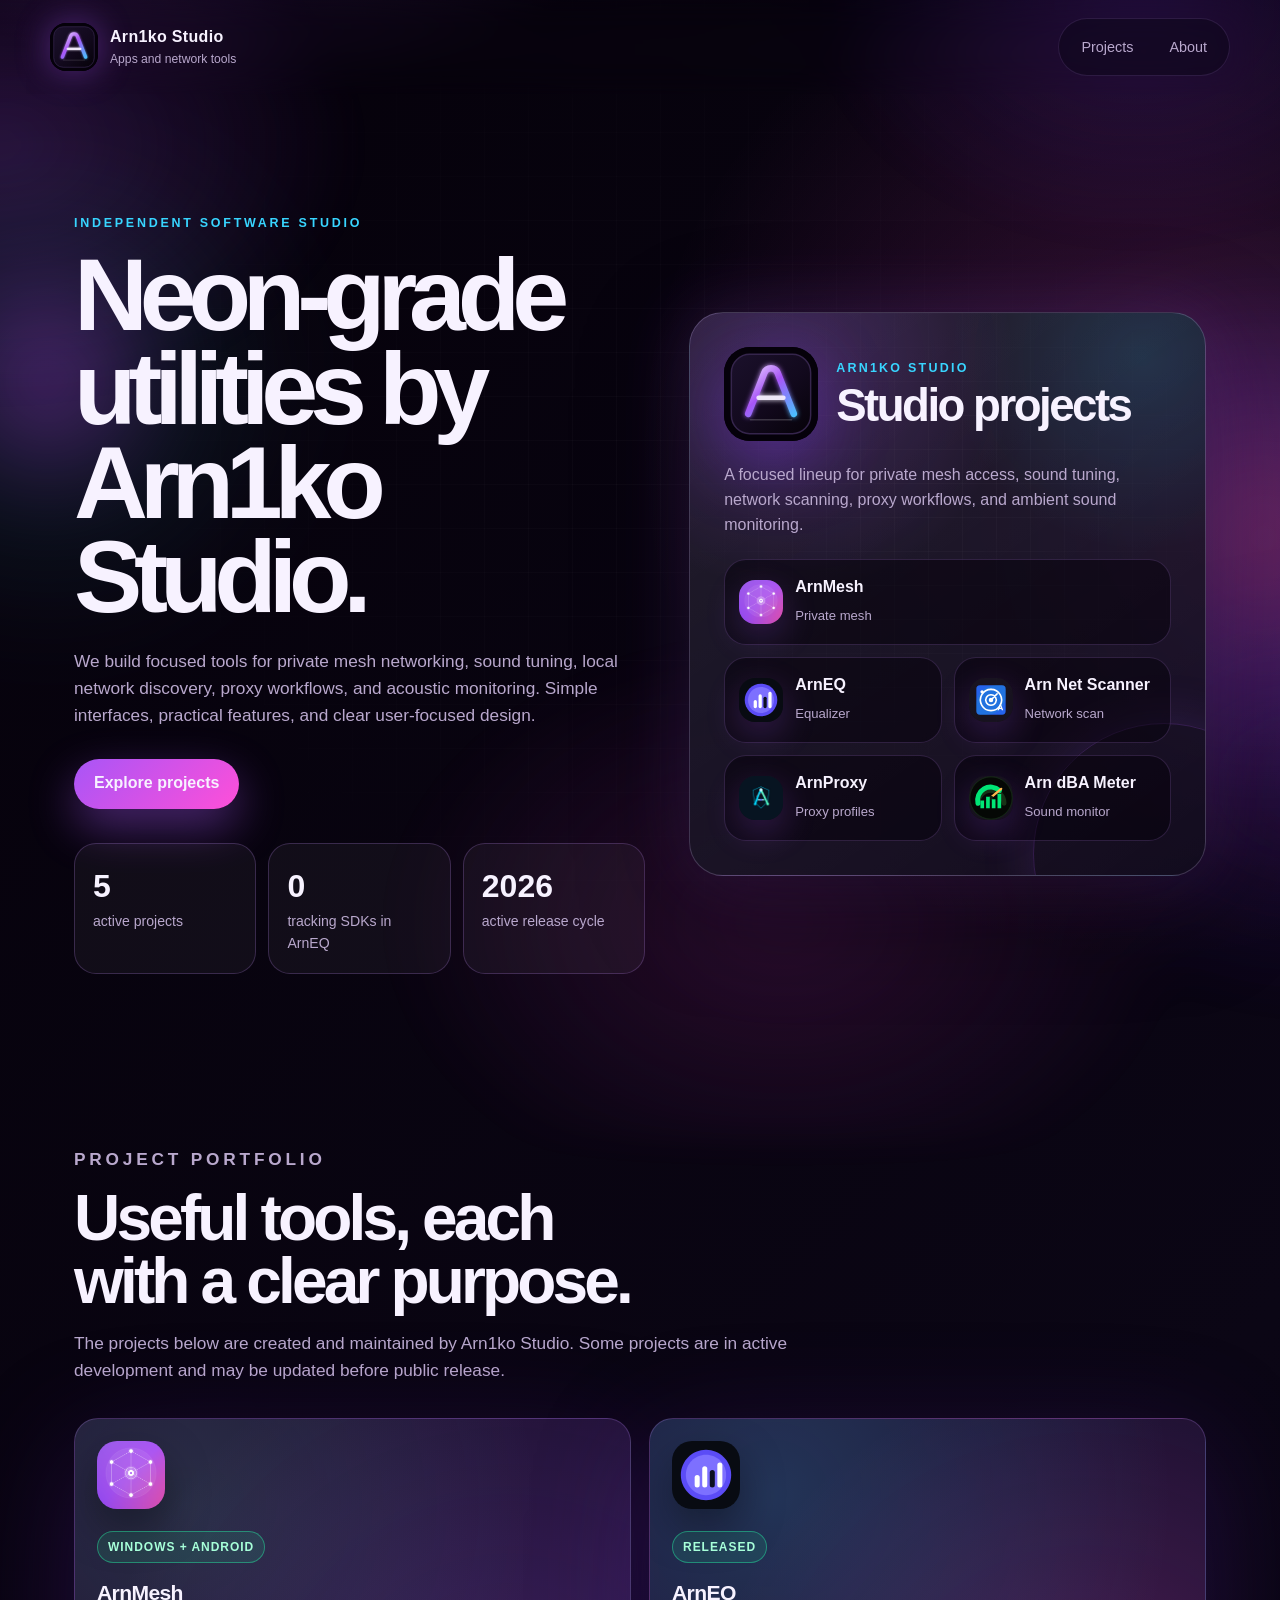
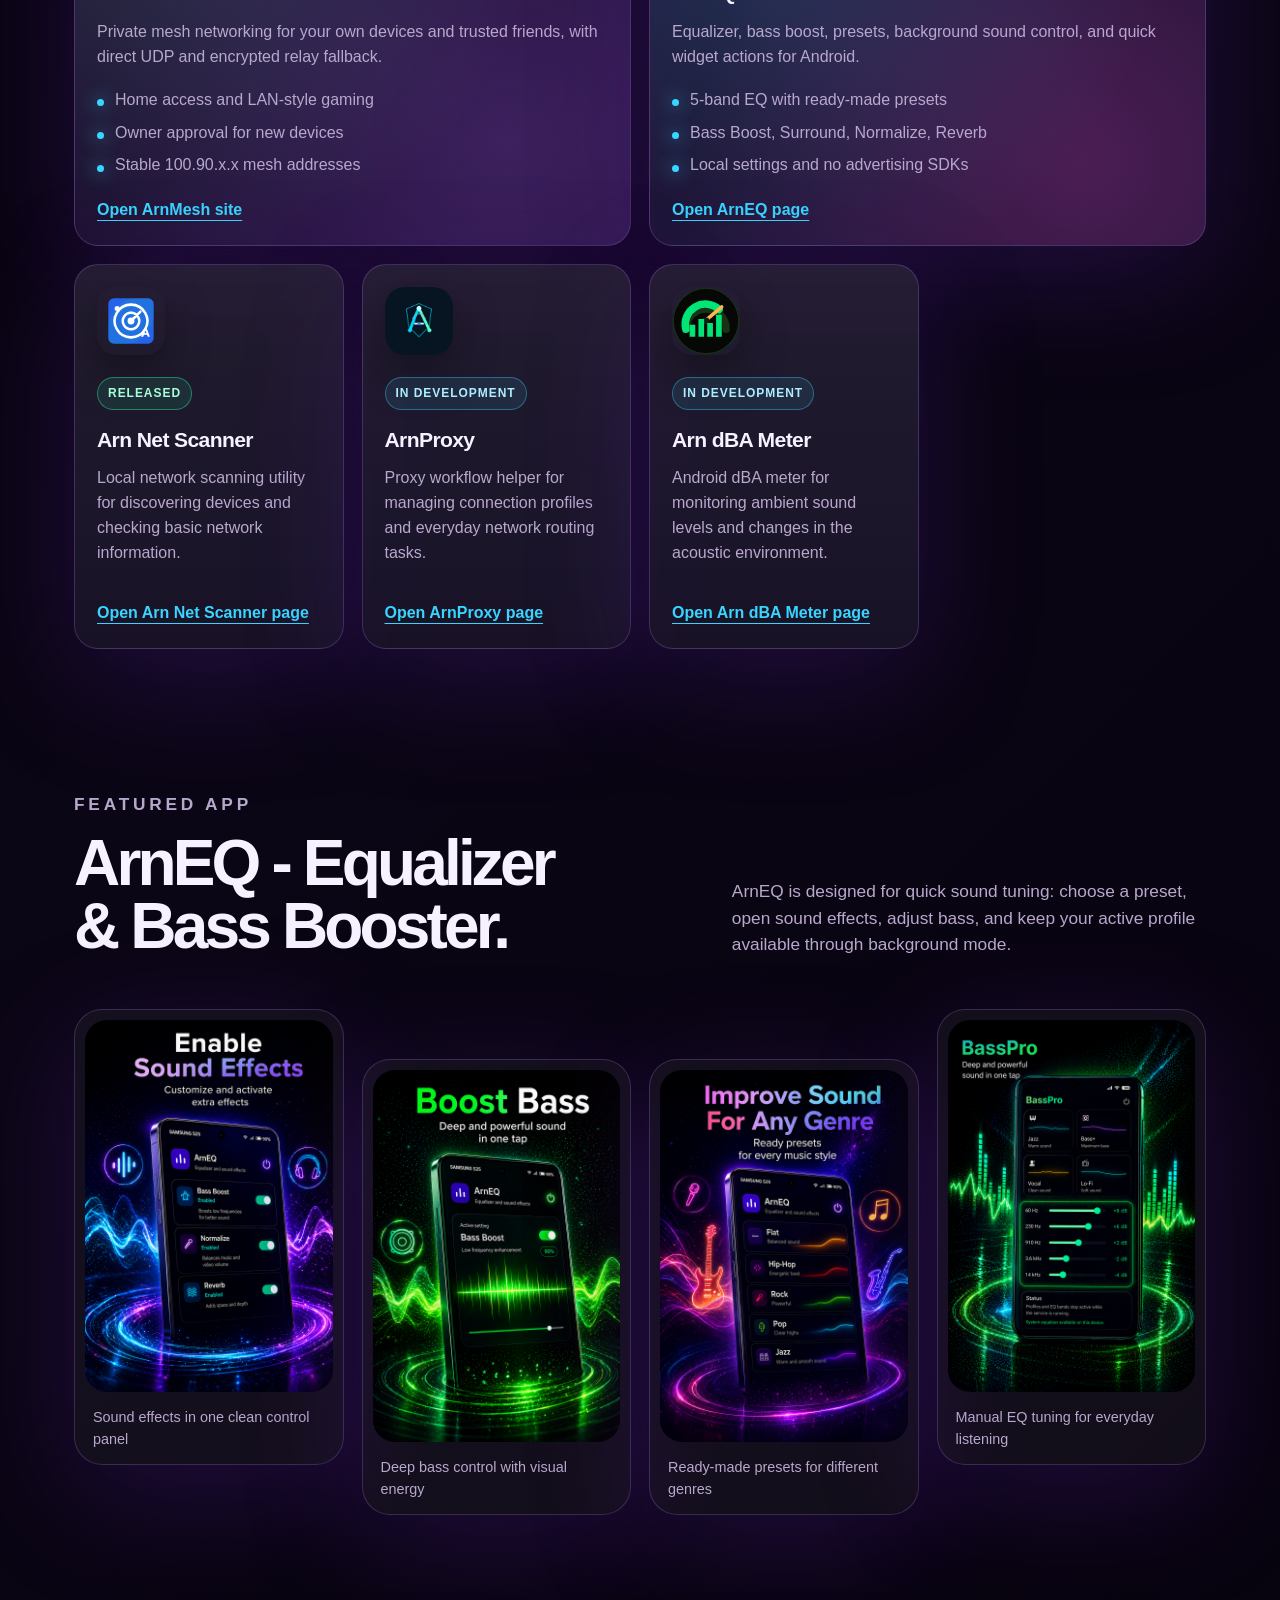
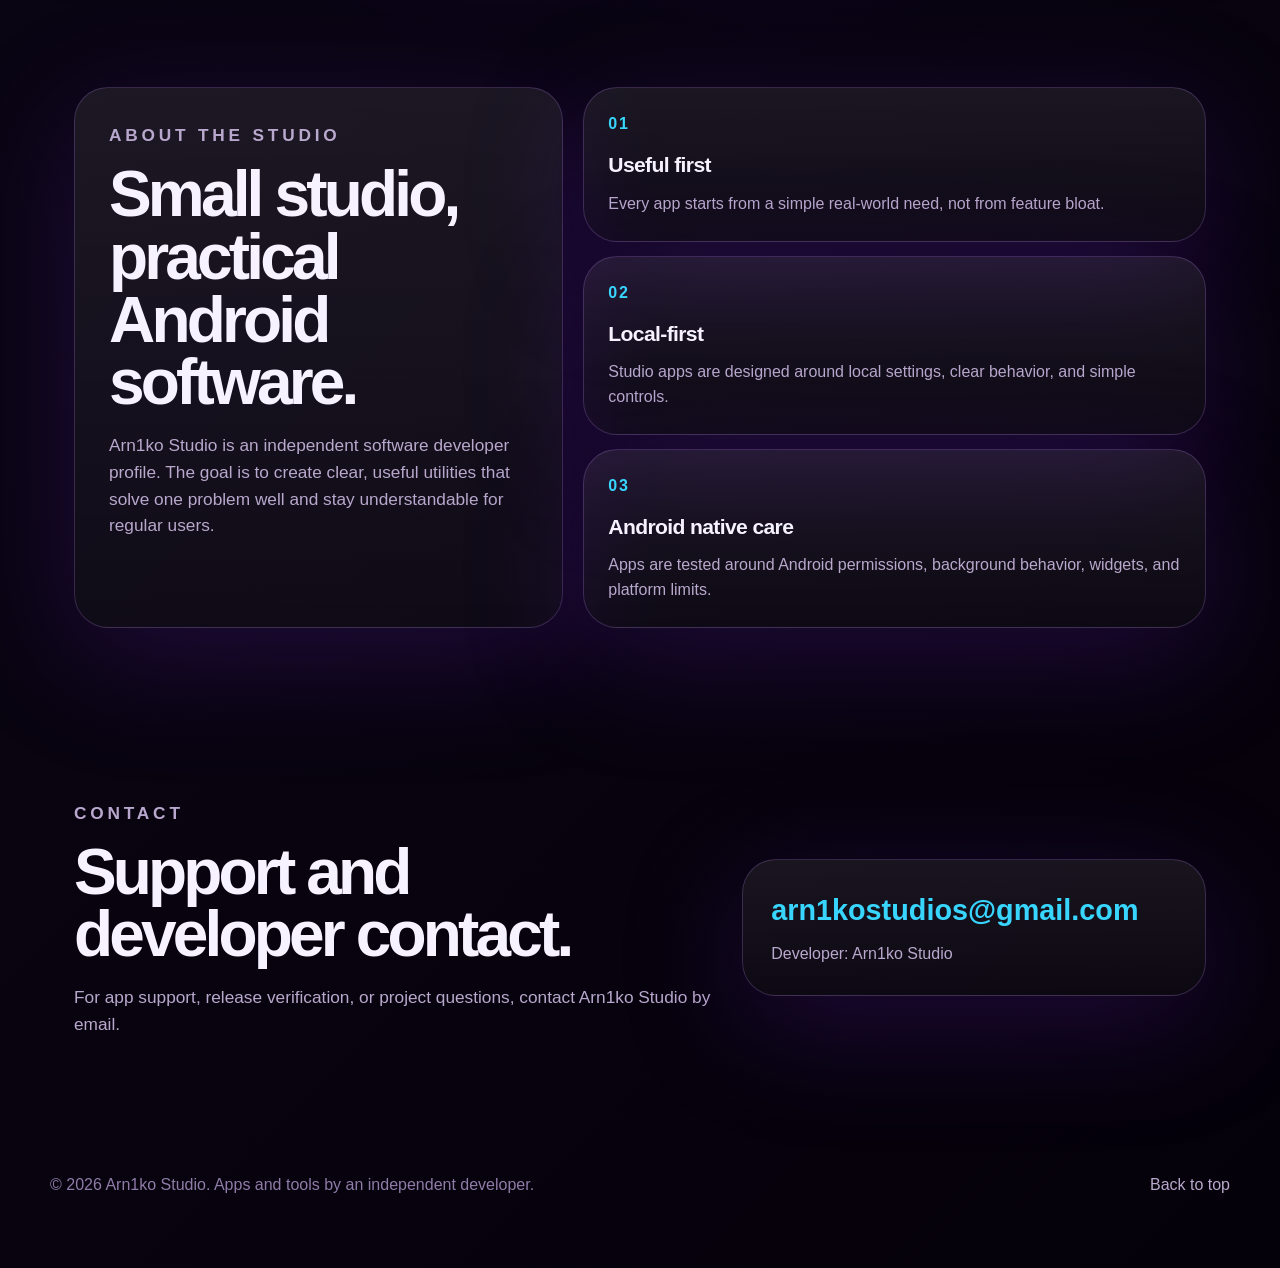
==== commit 5977304d: "Mark ArnEQ and Net Scanner as released" ====
--- a/index.html
+++ b/index.html
@@ -151,7 +151,7 @@
           <article class="app-card featured-card">
             <img class="app-icon" src="assets/images/arneq-icon.svg" alt="ArnEQ app icon">
             <div class="app-content">
-              <p class="status-pill live">Release candidate</p>
+              <p class="status-pill live">Released</p>
               <h3>ArnEQ</h3>
               <p>Equalizer, bass boost, presets, background sound control, and quick widget actions for Android.</p>
               <ul>
@@ -166,7 +166,7 @@
           <article class="app-card">
             <img class="app-icon" src="assets/images/net-scanner-icon.svg" alt="Net Scanner app icon">
             <div class="app-content">
-              <p class="status-pill dev">In development</p>
+              <p class="status-pill live">Released</p>
               <h3>Arn Net Scanner</h3>
               <p>Local network scanning utility for discovering devices and checking basic network information.</p>
               <a class="app-detail-link" href="app-net-scanner.html">Open Arn Net Scanner page</a>
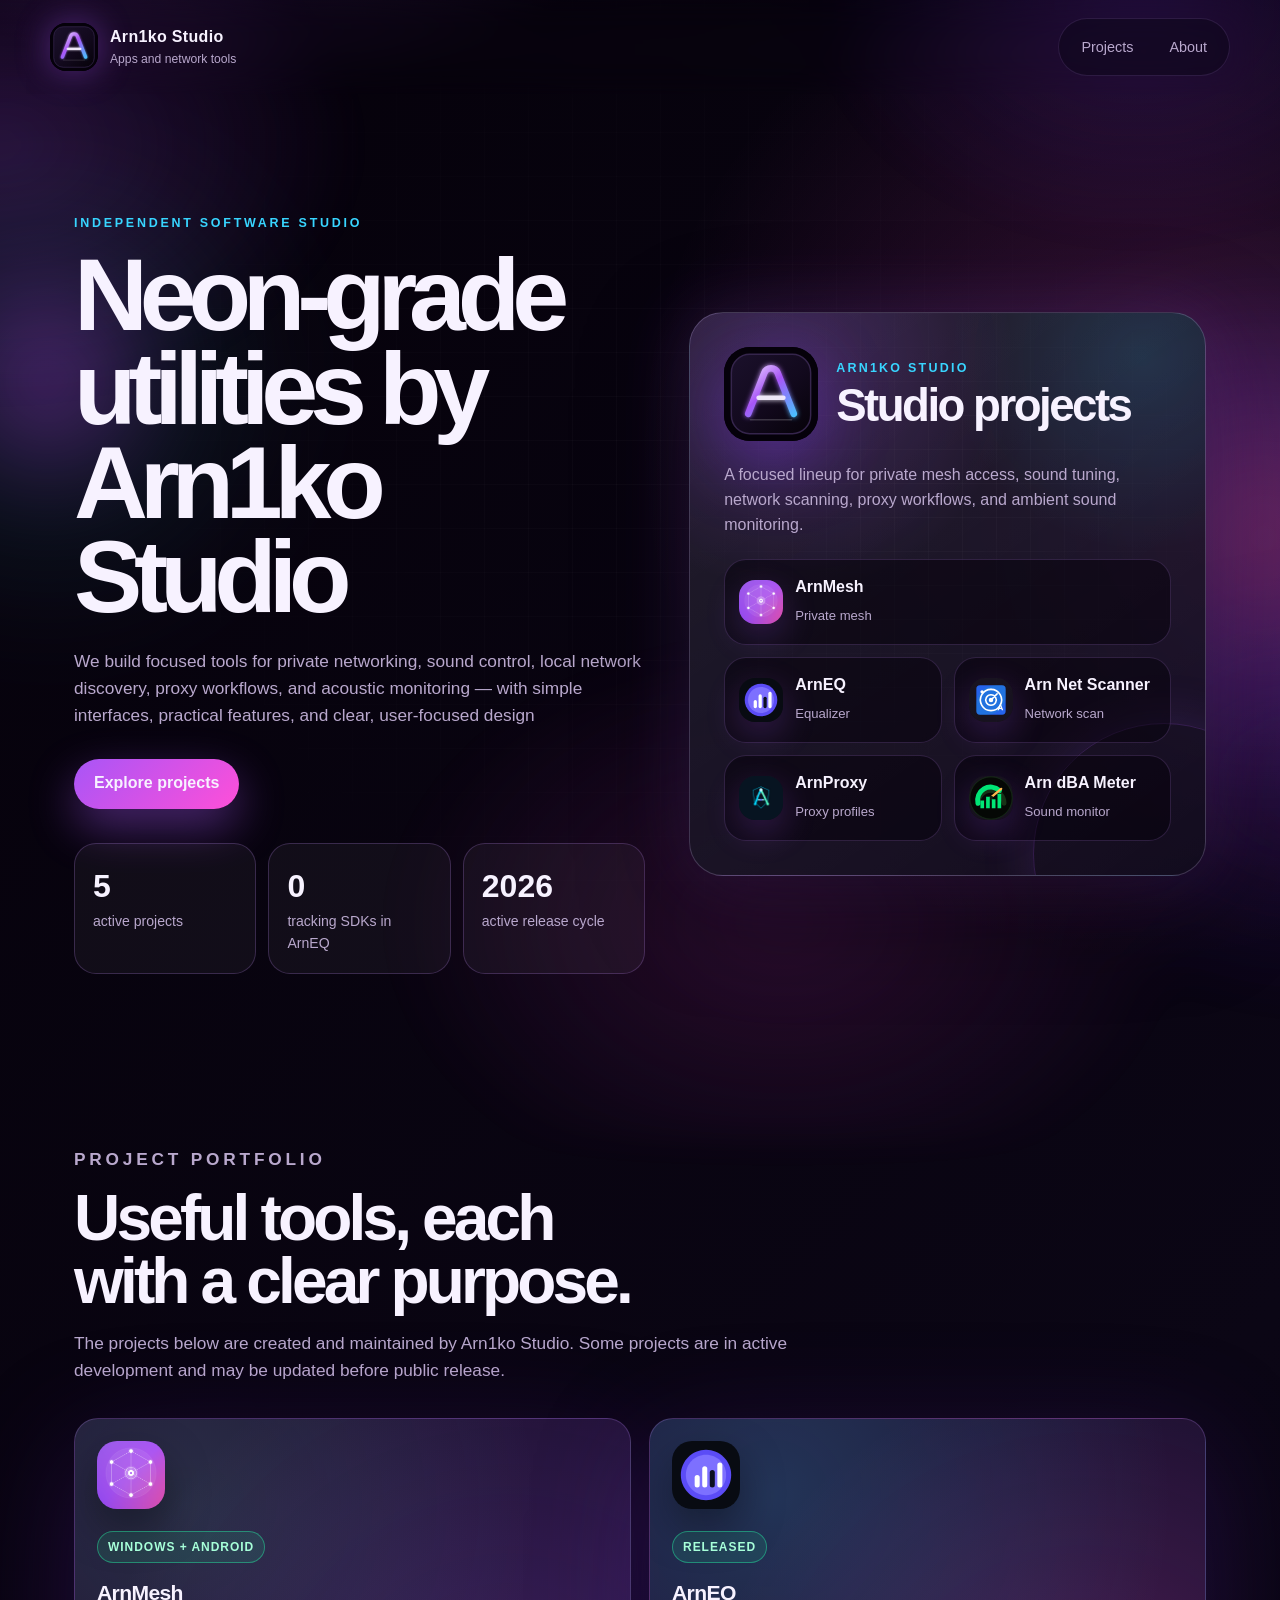
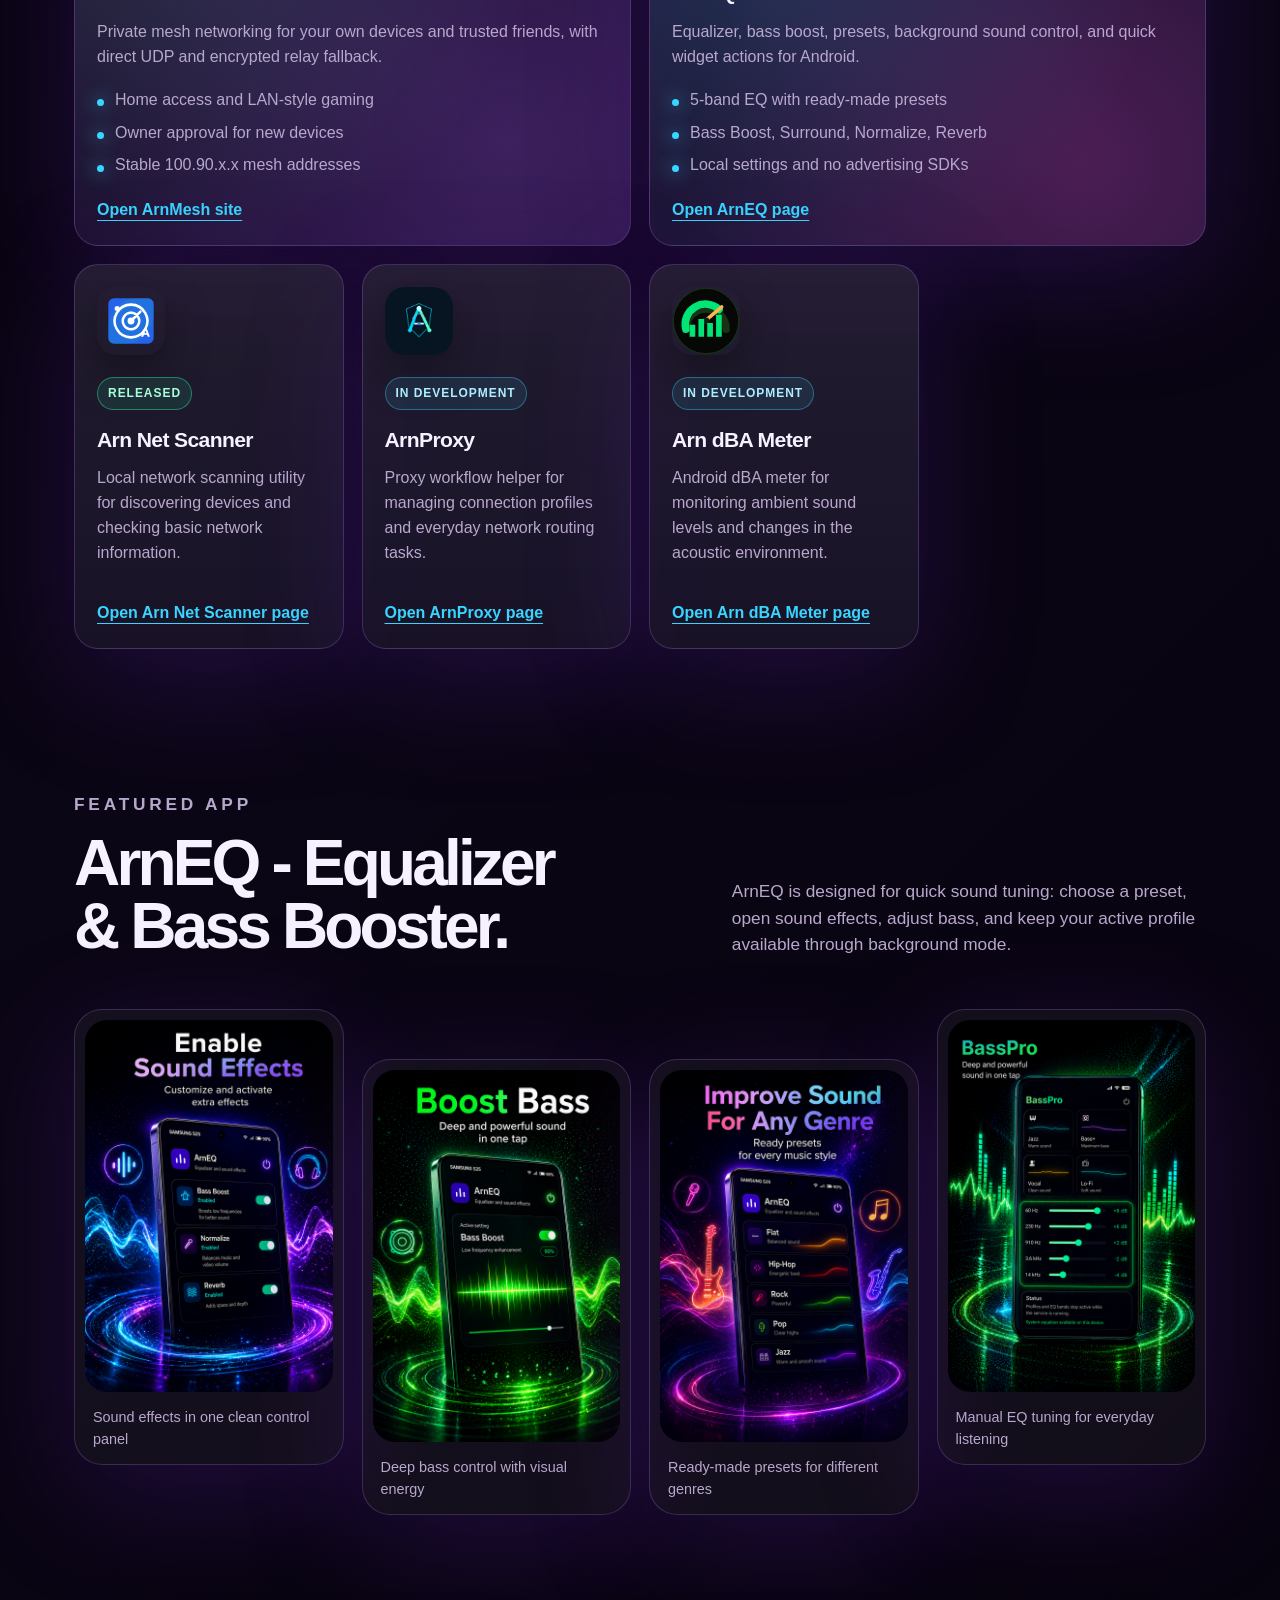
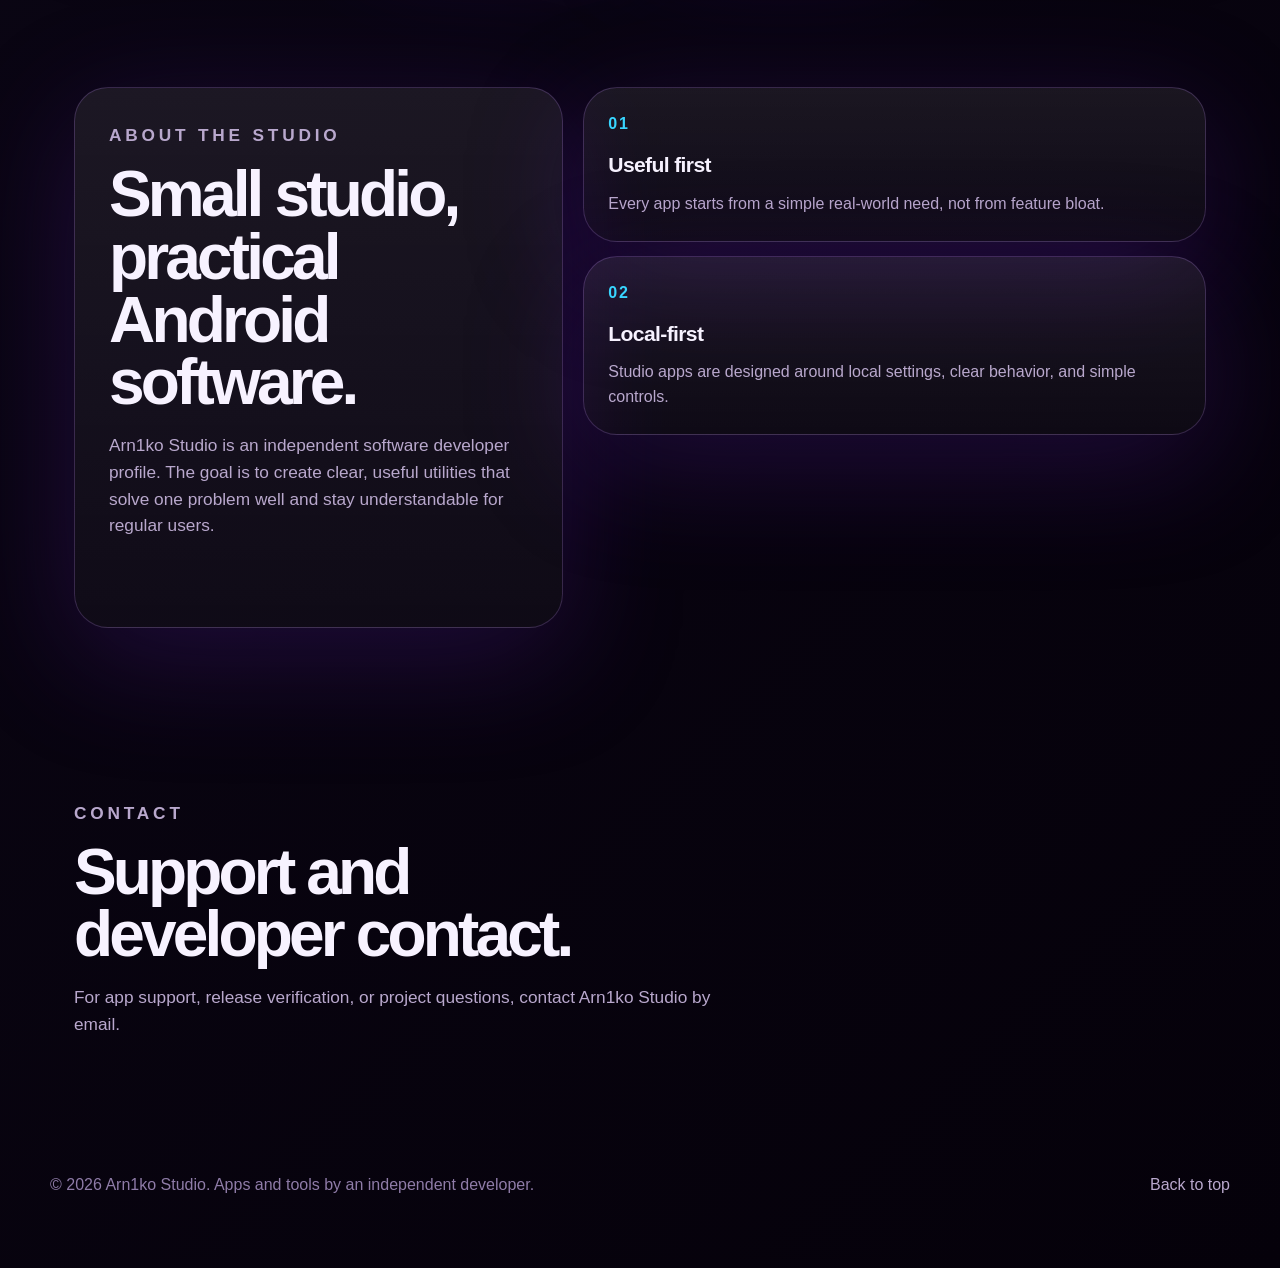
==== commit 03e11ba5: "Refine homepage studio tagline" ====
--- a/index.html
+++ b/index.html
@@ -38,11 +38,11 @@
       <section class="hero section-shell">
         <div class="hero-copy">
           <p class="eyebrow">Independent software studio</p>
-          <h1>Neon-grade utilities by Arn1ko Studio.</h1>
+          <h1>Neon-grade utilities by Arn1ko Studio</h1>
           <p class="hero-text">
-            We build focused tools for private mesh networking, sound tuning,
-            local network discovery, proxy workflows, and acoustic monitoring.
-            Simple interfaces, practical features, and clear user-focused design.
+            We build focused tools for private networking, sound control, local
+            network discovery, proxy workflows, and acoustic monitoring — with
+            simple interfaces, practical features, and clear, user-focused design
           </p>
           <div class="hero-actions">
             <a class="button primary" href="#apps">Explore projects</a>
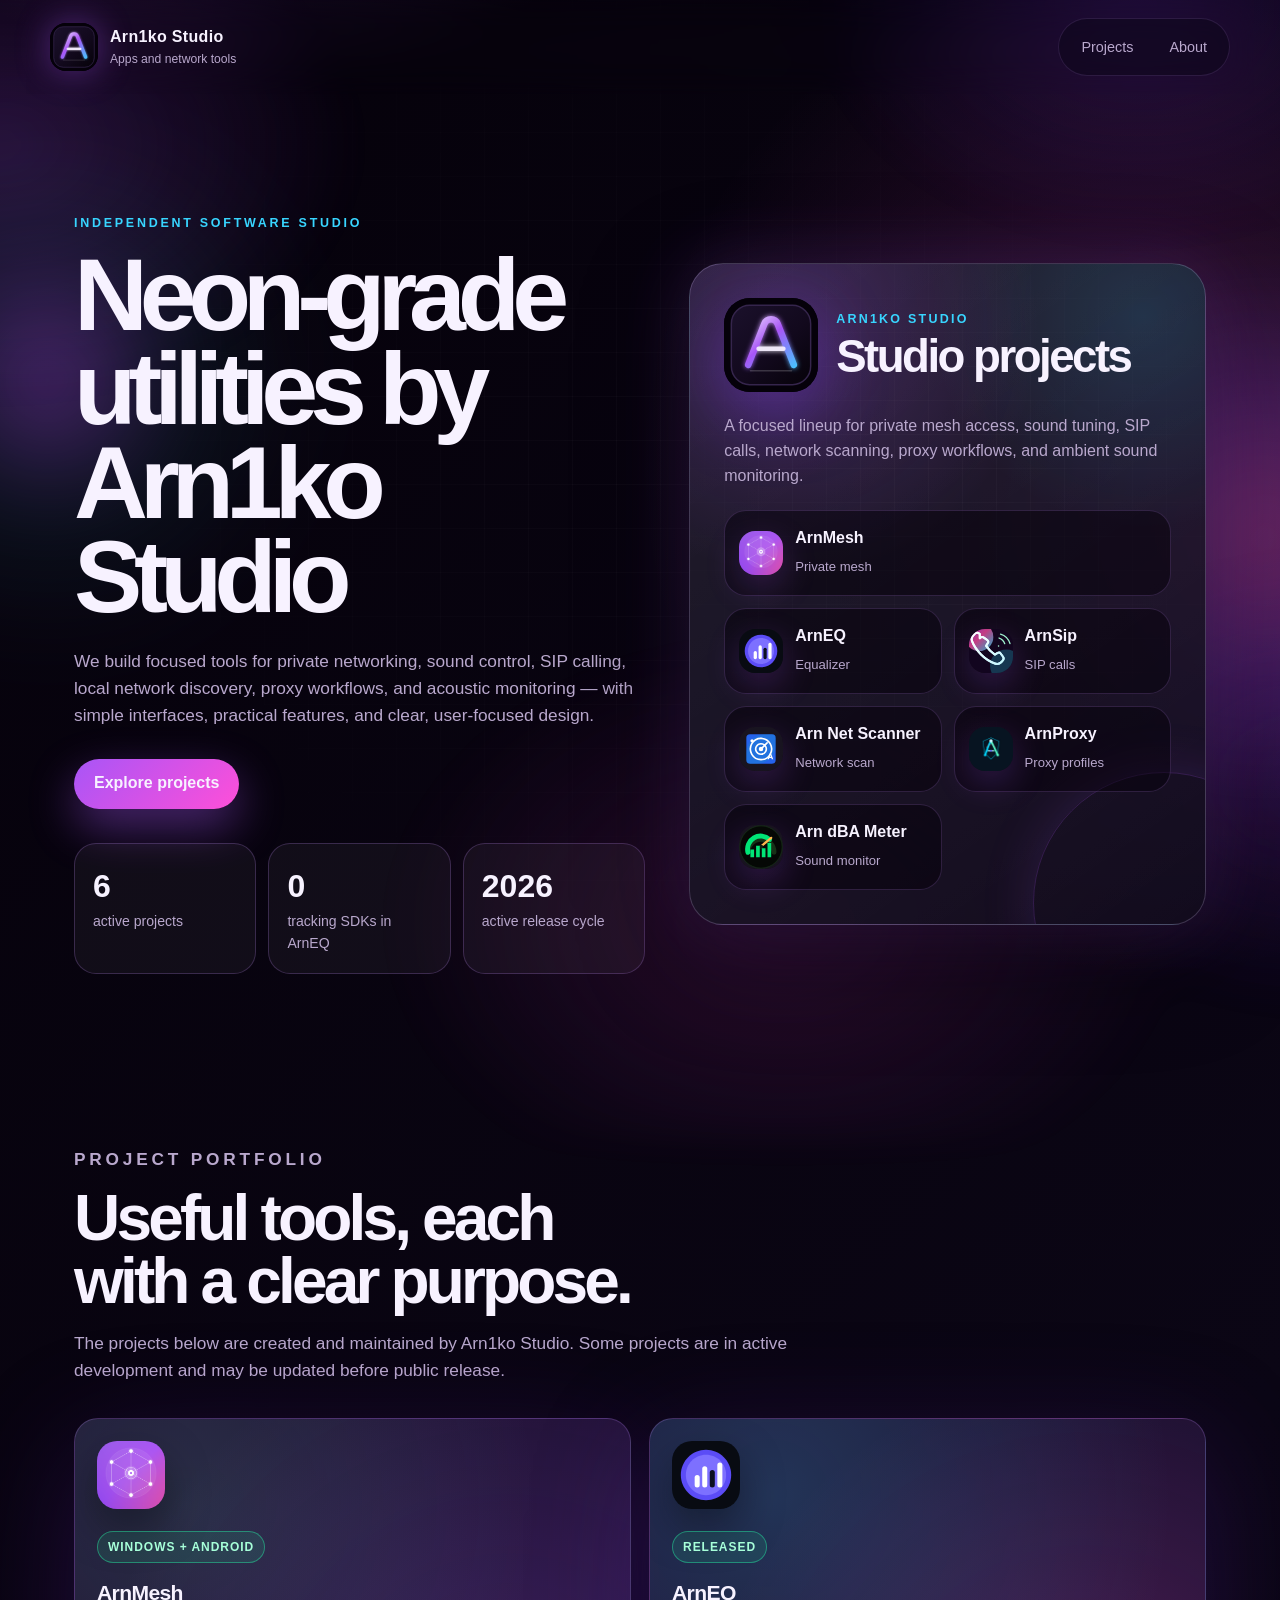
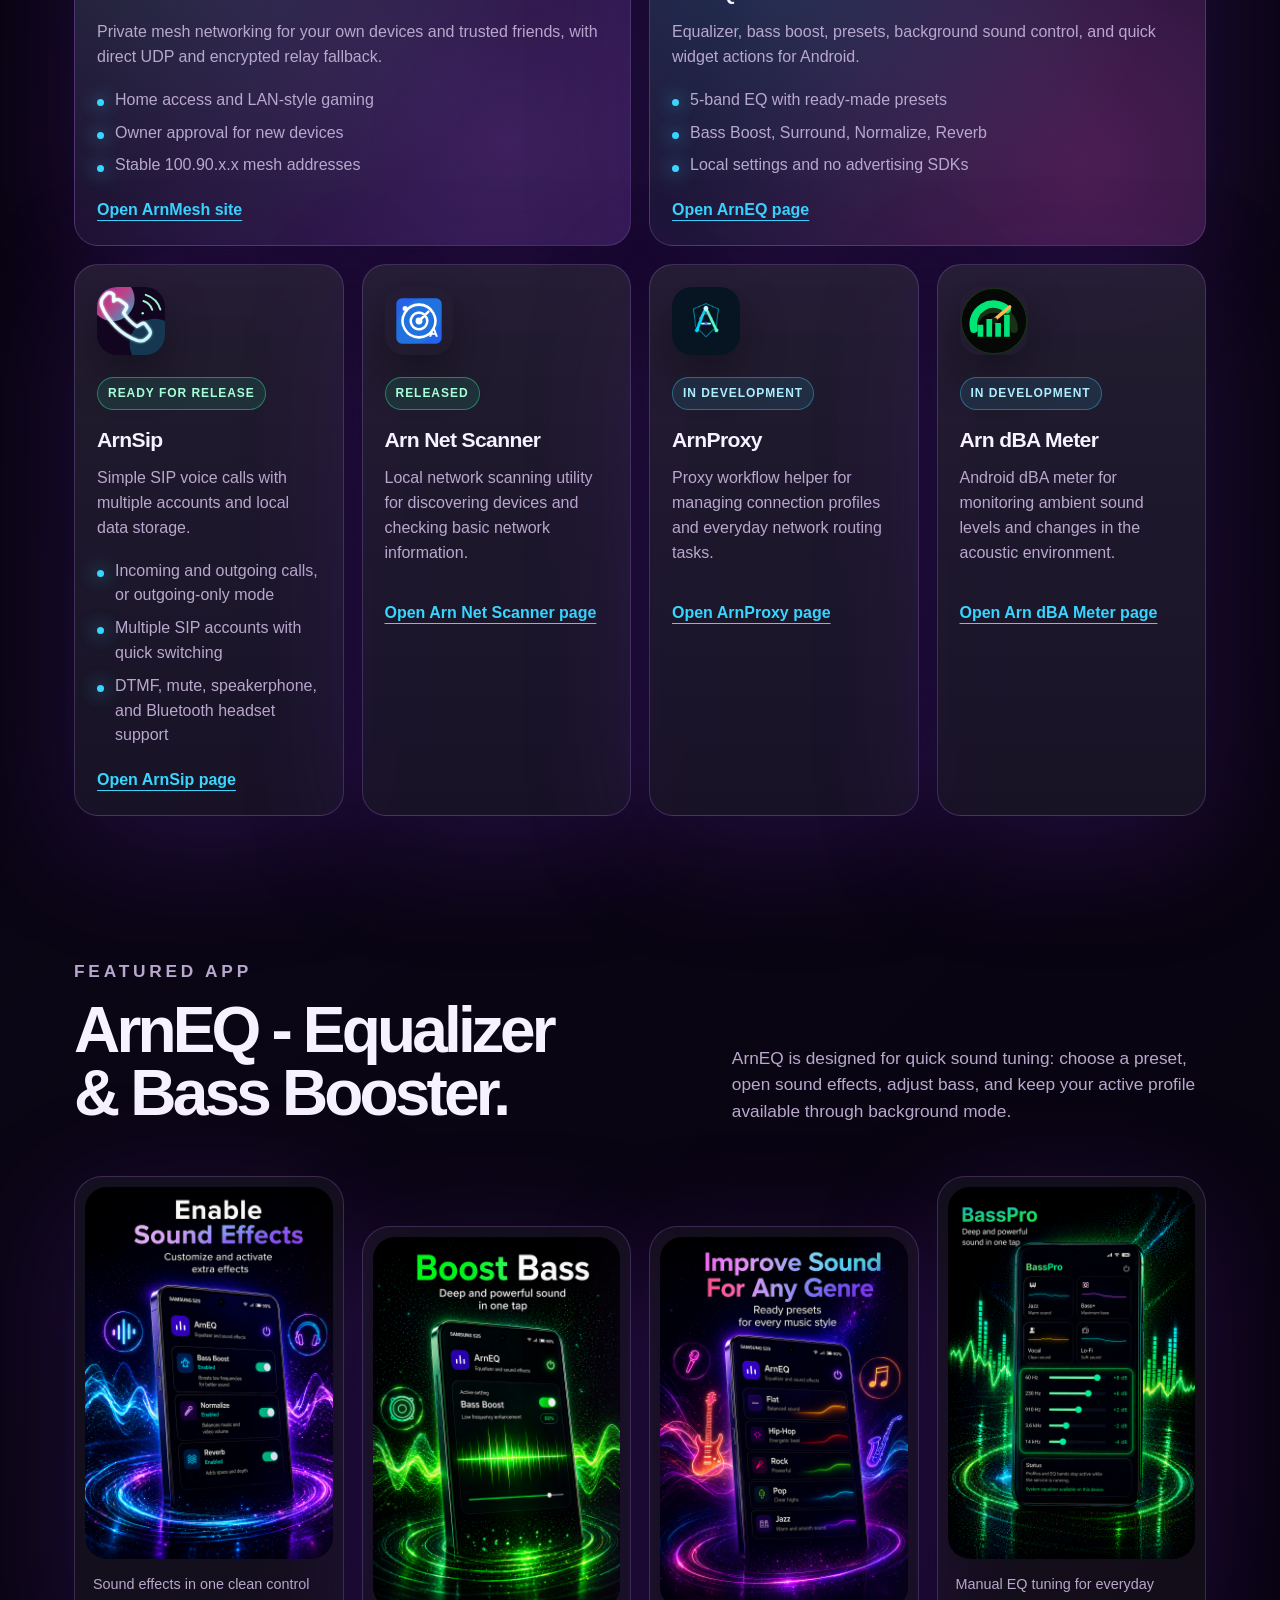
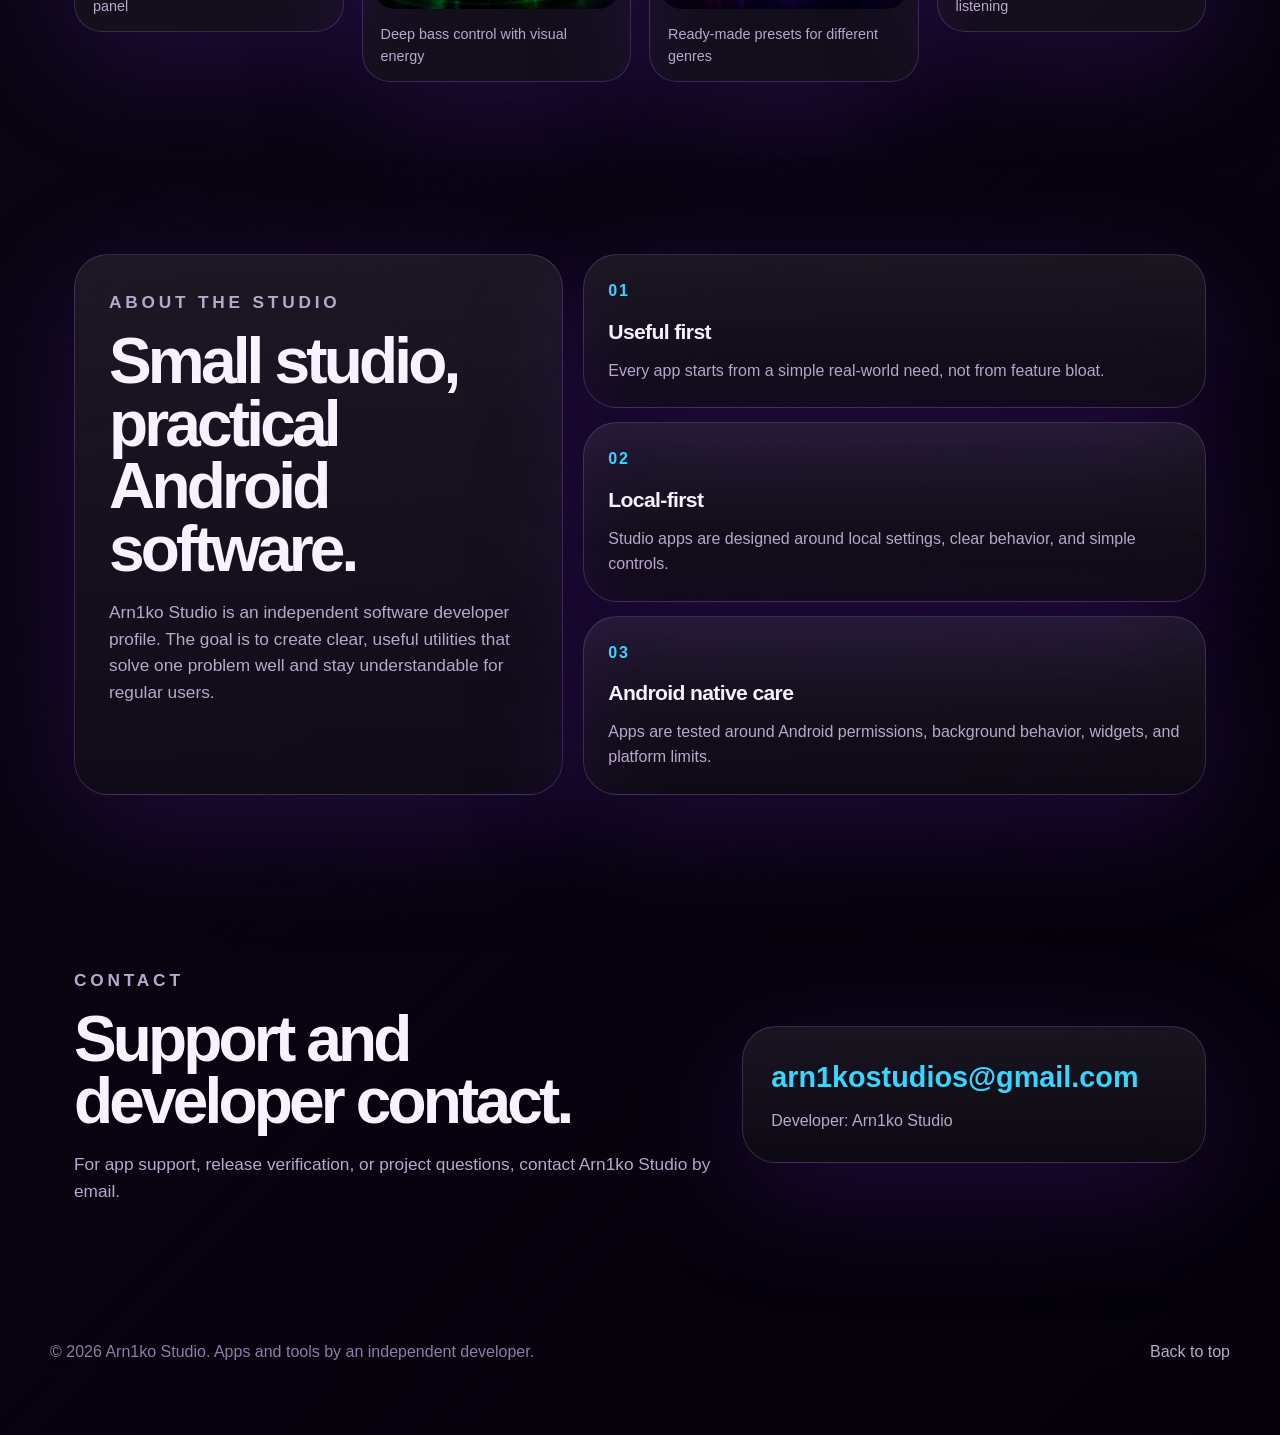
==== commit 4d6283ed: "Add ArnSip app page and privacy policy" ====
--- a/index.html
+++ b/index.html
@@ -3,7 +3,7 @@
   <head>
     <meta charset="utf-8">
     <meta name="viewport" content="width=device-width, initial-scale=1">
-    <meta name="description" content="Arn1ko Studio creates Android utilities, private networking tools, proxy workflows, and sound apps.">
+    <meta name="description" content="Arn1ko Studio creates Android utilities, SIP calling apps, private networking tools, proxy workflows, and sound apps.">
     <meta name="theme-color" content="#12051f">
     <meta property="og:title" content="Arn1ko Studio">
     <meta property="og:description" content="Independent software studio focused on useful apps and networking tools.">
@@ -40,16 +40,17 @@
           <p class="eyebrow">Independent software studio</p>
           <h1>Neon-grade utilities by Arn1ko Studio</h1>
           <p class="hero-text">
-            We build focused tools for private networking, sound control, local
-            network discovery, proxy workflows, and acoustic monitoring — with
-            simple interfaces, practical features, and clear, user-focused design
+            We build focused tools for private networking, sound control, SIP
+            calling, local network discovery, proxy workflows, and acoustic
+            monitoring — with simple interfaces, practical features, and clear,
+            user-focused design.
           </p>
           <div class="hero-actions">
             <a class="button primary" href="#apps">Explore projects</a>
           </div>
           <dl class="quick-stats" aria-label="Studio highlights">
             <div>
-              <dt>5</dt>
+              <dt>6</dt>
               <dd>active projects</dd>
             </div>
             <div>
@@ -76,8 +77,8 @@
             </div>
 
             <p>
-              A focused lineup for private mesh access, sound tuning, network
-              scanning, proxy workflows, and ambient sound monitoring.
+              A focused lineup for private mesh access, sound tuning, SIP calls,
+              network scanning, proxy workflows, and ambient sound monitoring.
             </p>
 
             <div class="deck-apps">
@@ -94,6 +95,13 @@
                 </span>
                 <strong>ArnEQ</strong>
                 <small>Equalizer</small>
+              </a>
+              <a class="deck-app" href="app-arnsip.html">
+                <span class="deck-icon deck-image">
+                  <img src="assets/images/arnsip-icon.svg" alt="" aria-hidden="true">
+                </span>
+                <strong>ArnSip</strong>
+                <small>SIP calls</small>
               </a>
               <a class="deck-app" href="app-net-scanner.html">
                 <span class="deck-icon deck-image">
@@ -160,6 +168,21 @@
                 <li>Local settings and no advertising SDKs</li>
               </ul>
               <a class="app-detail-link" href="app-arneq.html">Open ArnEQ page</a>
+            </div>
+          </article>
+
+          <article class="app-card">
+            <img class="app-icon" src="assets/images/arnsip-icon.svg" alt="ArnSip app icon">
+            <div class="app-content">
+              <p class="status-pill live">Ready for release</p>
+              <h3>ArnSip</h3>
+              <p>Simple SIP voice calls with multiple accounts and local data storage.</p>
+              <ul>
+                <li>Incoming and outgoing calls, or outgoing-only mode</li>
+                <li>Multiple SIP accounts with quick switching</li>
+                <li>DTMF, mute, speakerphone, and Bluetooth headset support</li>
+              </ul>
+              <a class="app-detail-link" href="app-arnsip.html">Open ArnSip page</a>
             </div>
           </article>
 
--- a/styles.css
+++ b/styles.css
@@ -828,7 +828,7 @@
 
 .app-tabs {
   display: grid;
-  grid-template-columns: repeat(4, minmax(0, 1fr));
+  grid-template-columns: repeat(5, minmax(0, 1fr));
   gap: 10px;
   margin-bottom: 28px;
   padding: 10px;
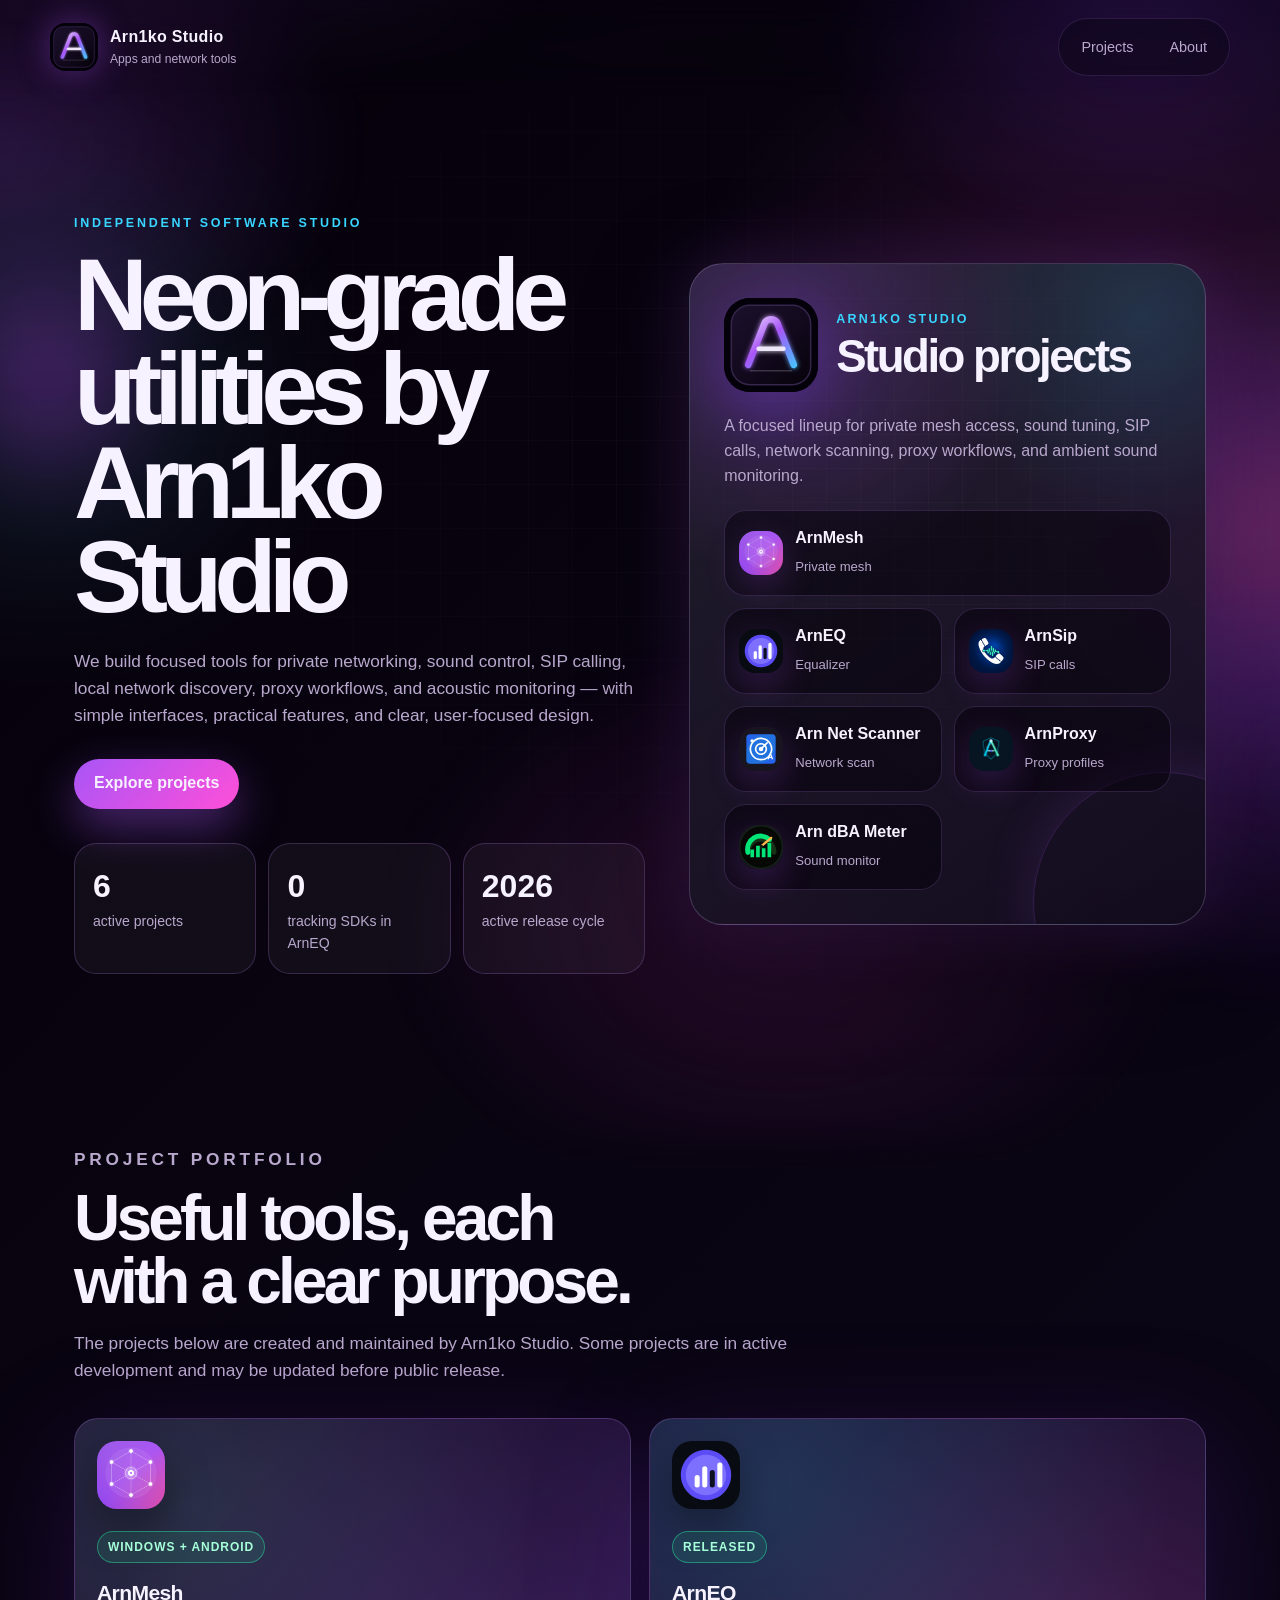
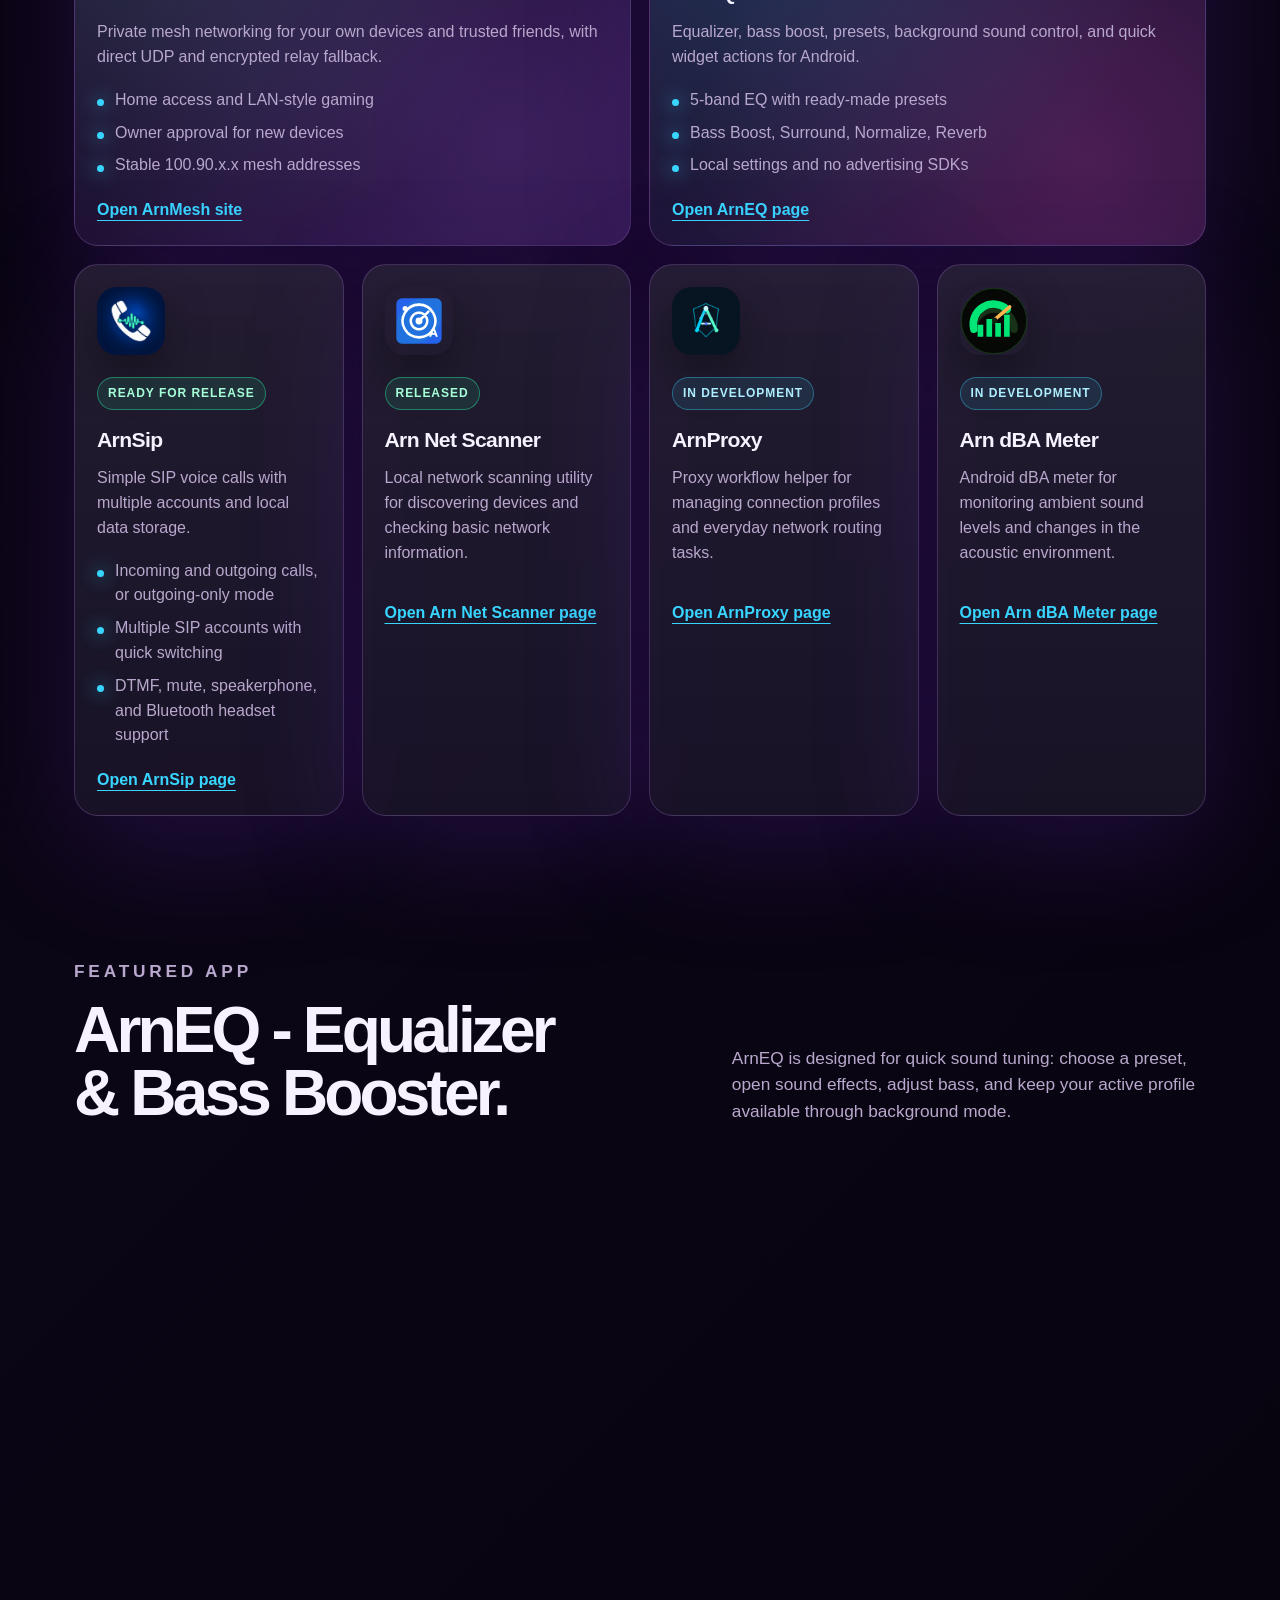
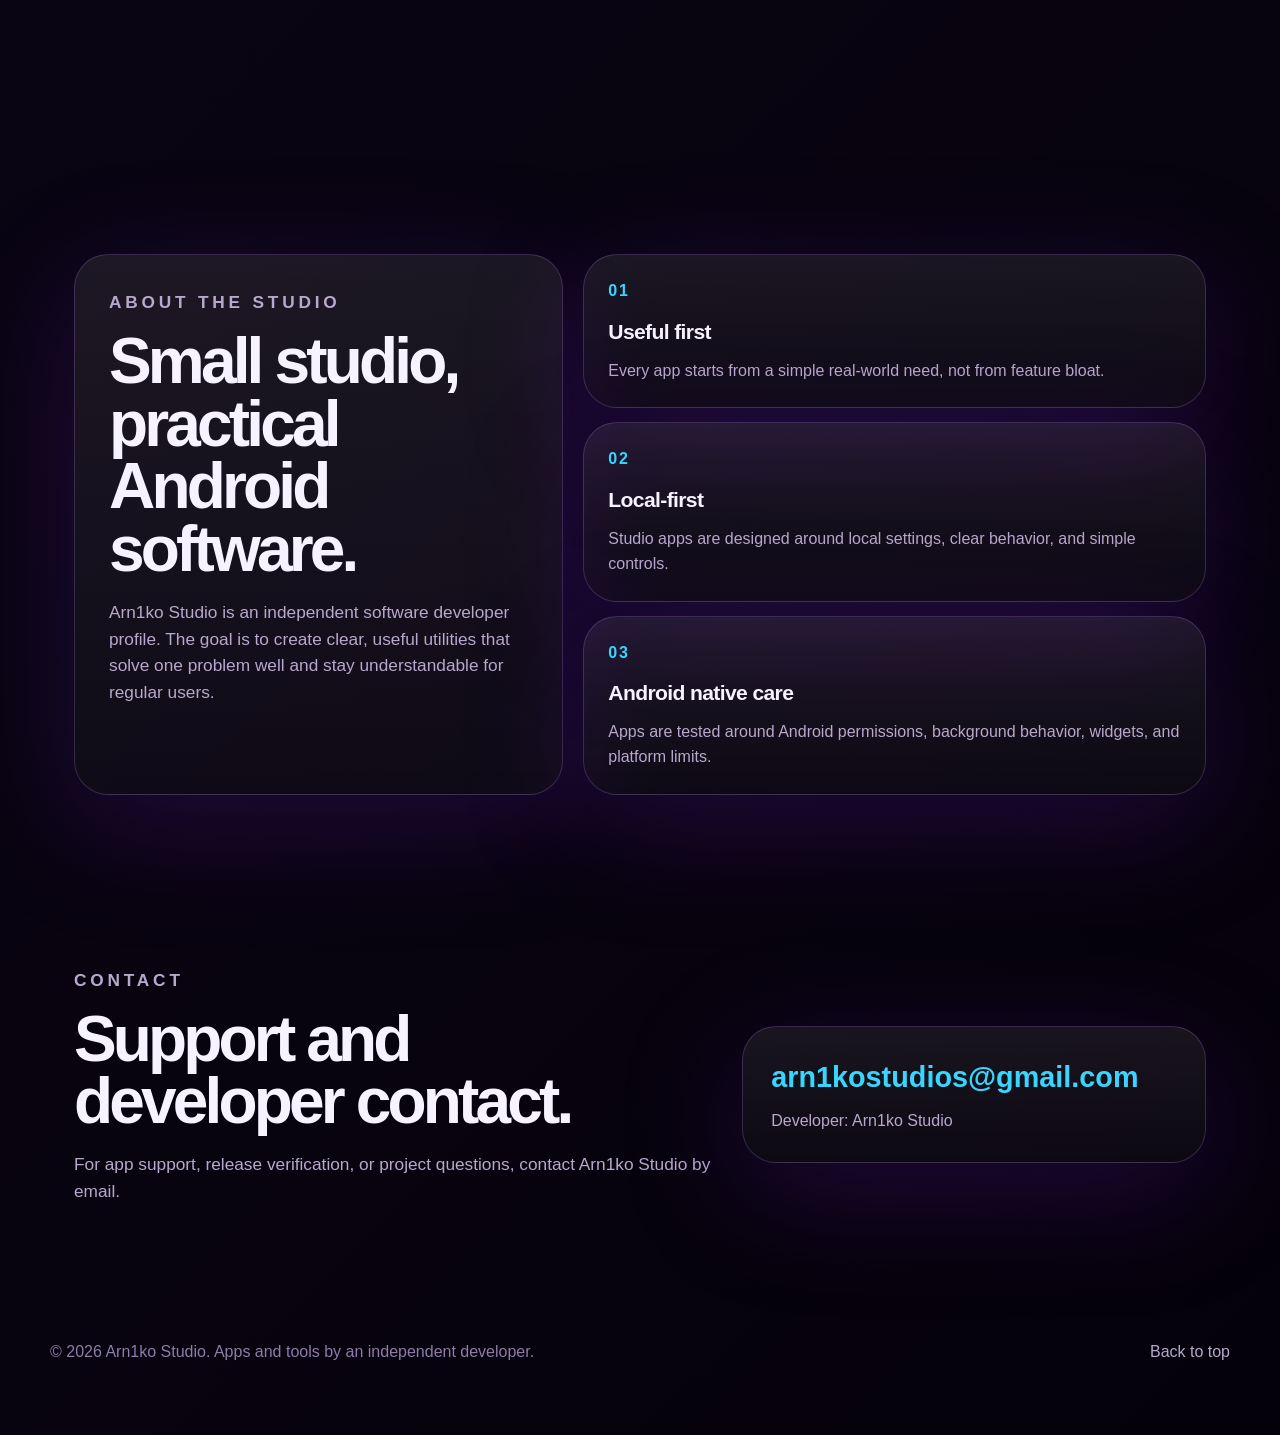
==== commit dafea1b7: "Update ArnSip icon and privacy policy" ====
--- a/index.html
+++ b/index.html
@@ -98,7 +98,7 @@
               </a>
               <a class="deck-app" href="app-arnsip.html">
                 <span class="deck-icon deck-image">
-                  <img src="assets/images/arnsip-icon.svg" alt="" aria-hidden="true">
+                  <img src="assets/images/arnsip-icon.png" alt="" aria-hidden="true">
                 </span>
                 <strong>ArnSip</strong>
                 <small>SIP calls</small>
@@ -172,7 +172,7 @@
           </article>
 
           <article class="app-card">
-            <img class="app-icon" src="assets/images/arnsip-icon.svg" alt="ArnSip app icon">
+            <img class="app-icon" src="assets/images/arnsip-icon.png" alt="ArnSip app icon">
             <div class="app-content">
               <p class="status-pill live">Ready for release</p>
               <h3>ArnSip</h3>
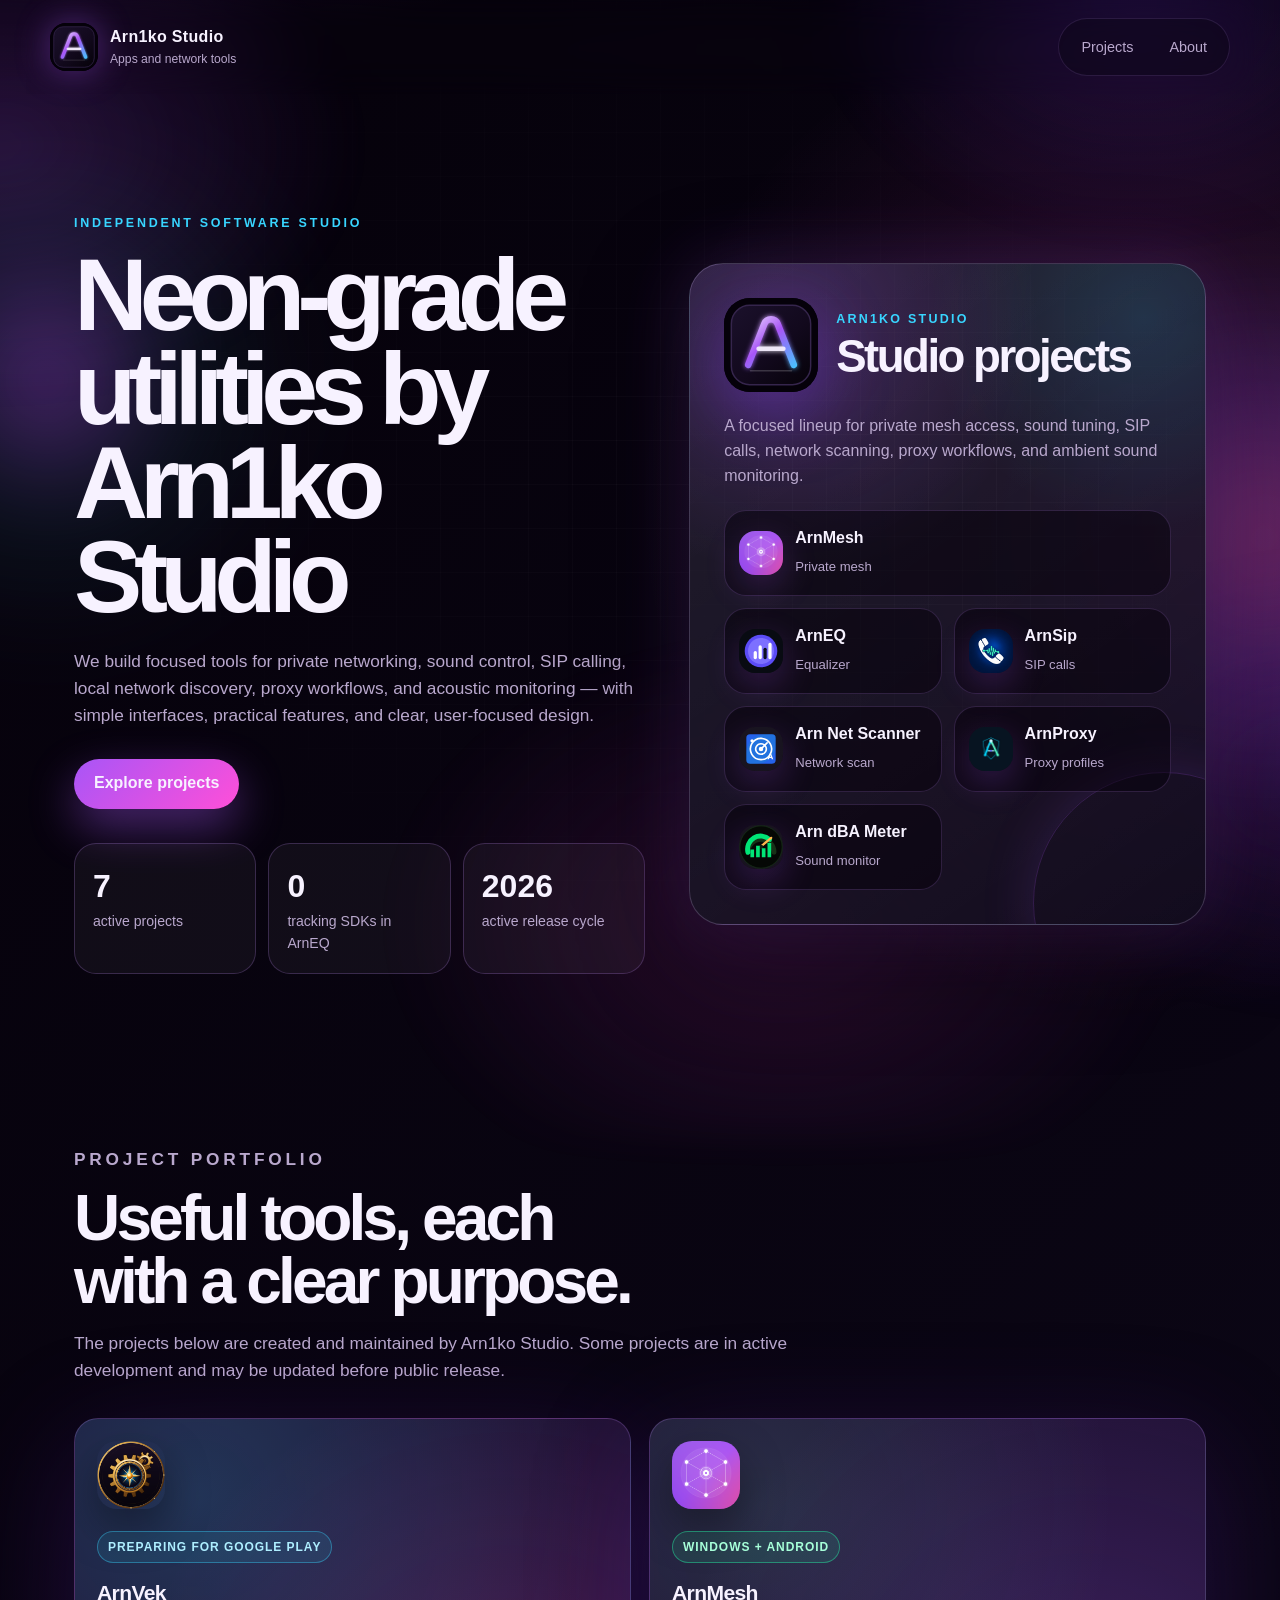
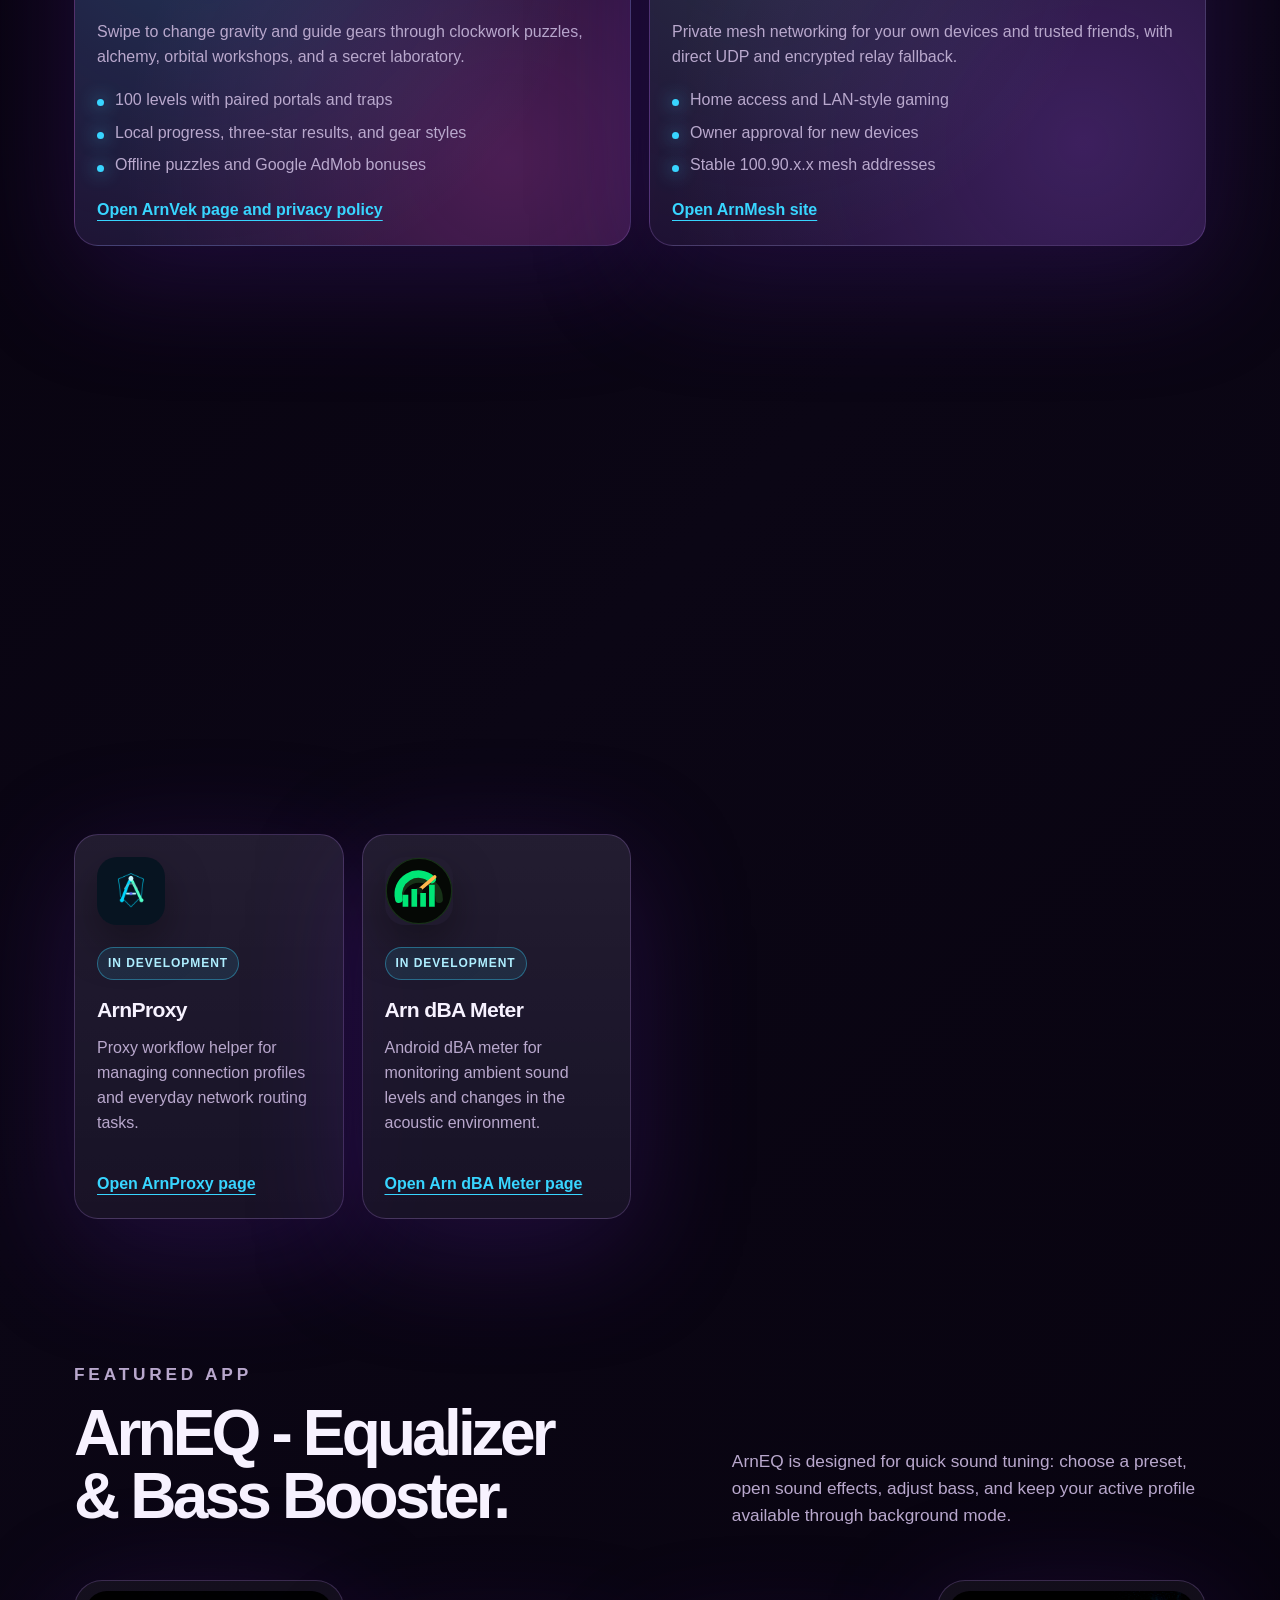
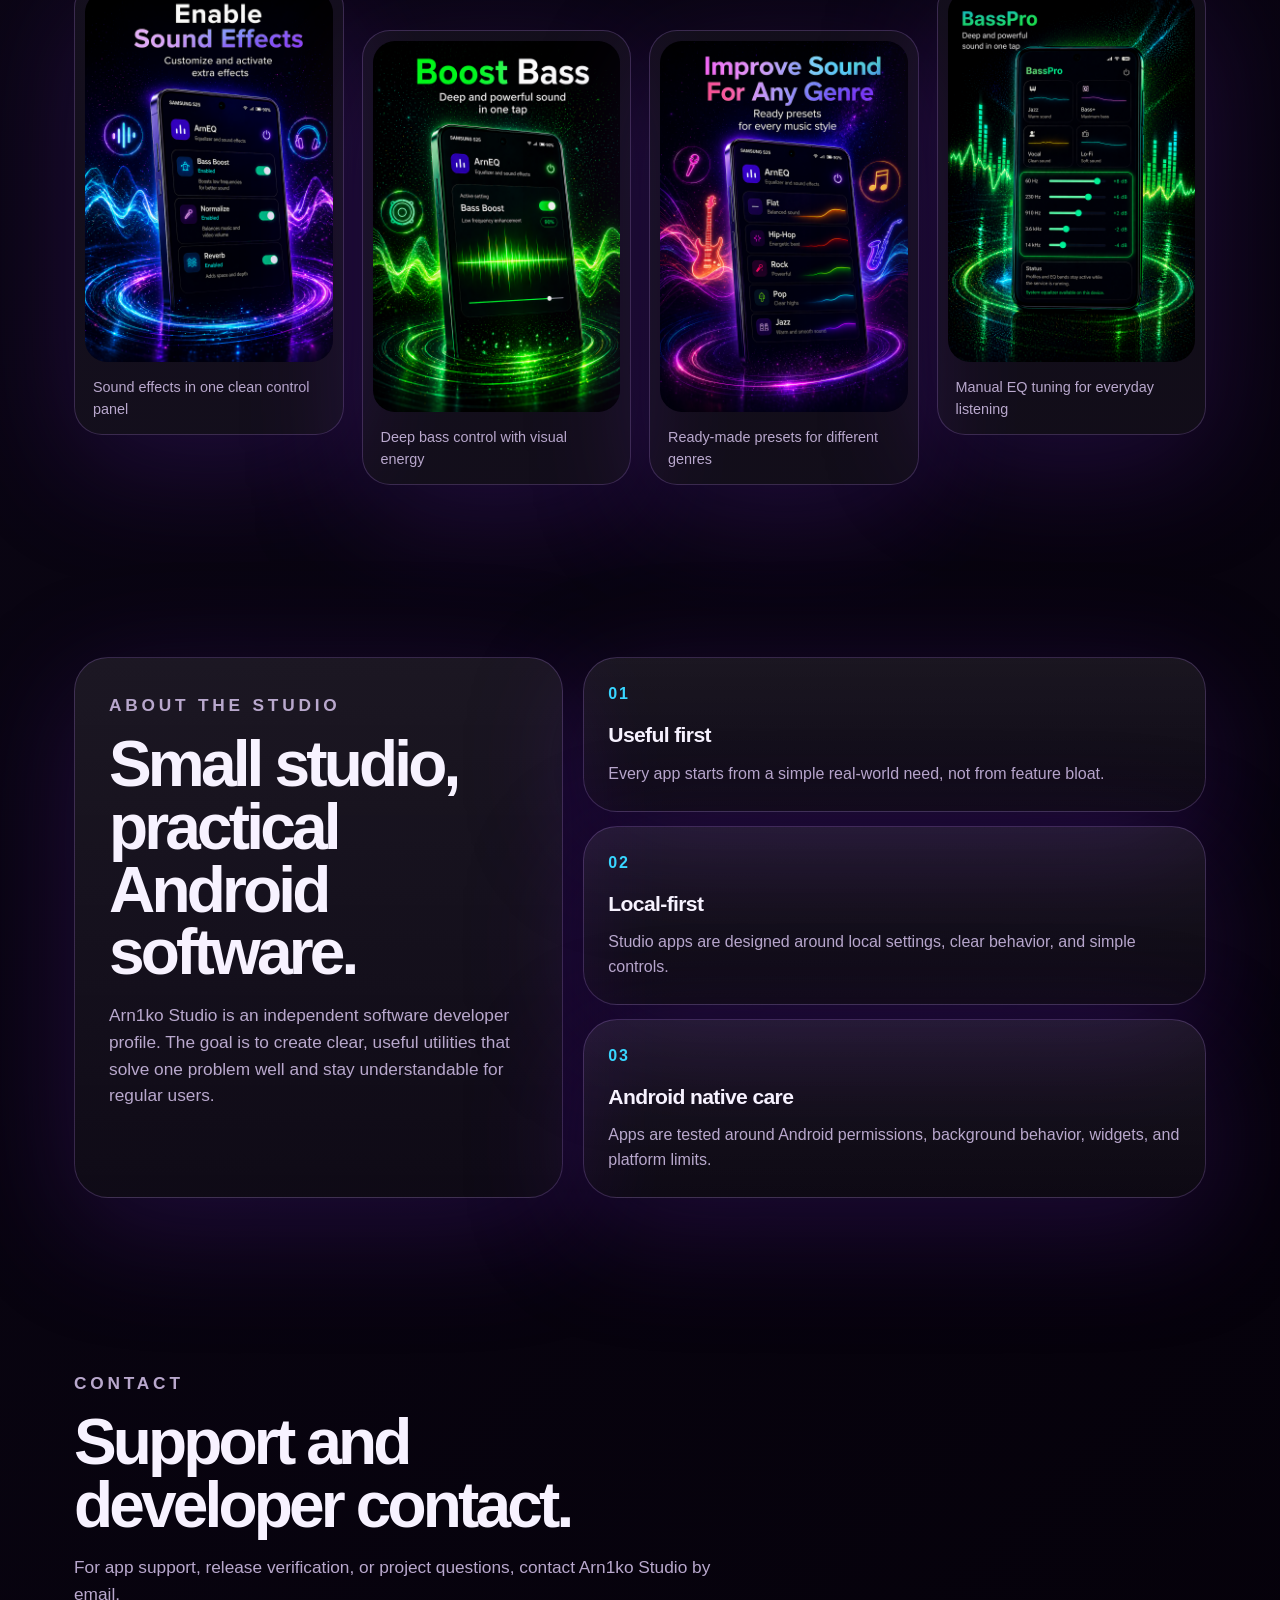
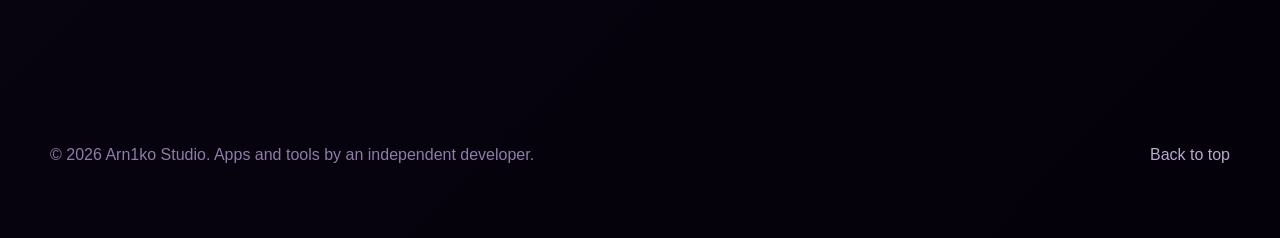
==== commit a9bd2488: "Add ArnVek page and advertising privacy policy" ====
--- a/index.html
+++ b/index.html
@@ -50,7 +50,7 @@
           </div>
           <dl class="quick-stats" aria-label="Studio highlights">
             <div>
-              <dt>6</dt>
+              <dt>7</dt>
               <dd>active projects</dd>
             </div>
             <div>
@@ -141,6 +141,20 @@
         </div>
 
         <div class="app-grid">
+          <article class="app-card featured-card">
+            <img class="app-icon" src="assets/images/arnvek-icon.png" alt="ArnVek game icon">
+            <div class="app-content">
+              <p class="status-pill dev">Preparing for Google Play</p>
+              <h3>ArnVek</h3>
+              <p>Swipe to change gravity and guide gears through clockwork puzzles, alchemy, orbital workshops, and a secret laboratory.</p>
+              <ul>
+                <li>100 levels with paired portals and traps</li>
+                <li>Local progress, three-star results, and gear styles</li>
+                <li>Offline puzzles and Google AdMob bonuses</li>
+              </ul>
+              <a class="app-detail-link" href="app-arnvek.html">Open ArnVek page and privacy policy</a>
+            </div>
+          </article>
           <article class="app-card featured-card mesh-card">
             <img class="app-icon" src="assets/images/arnmesh-icon.png" alt="ArnMesh app icon">
             <div class="app-content">
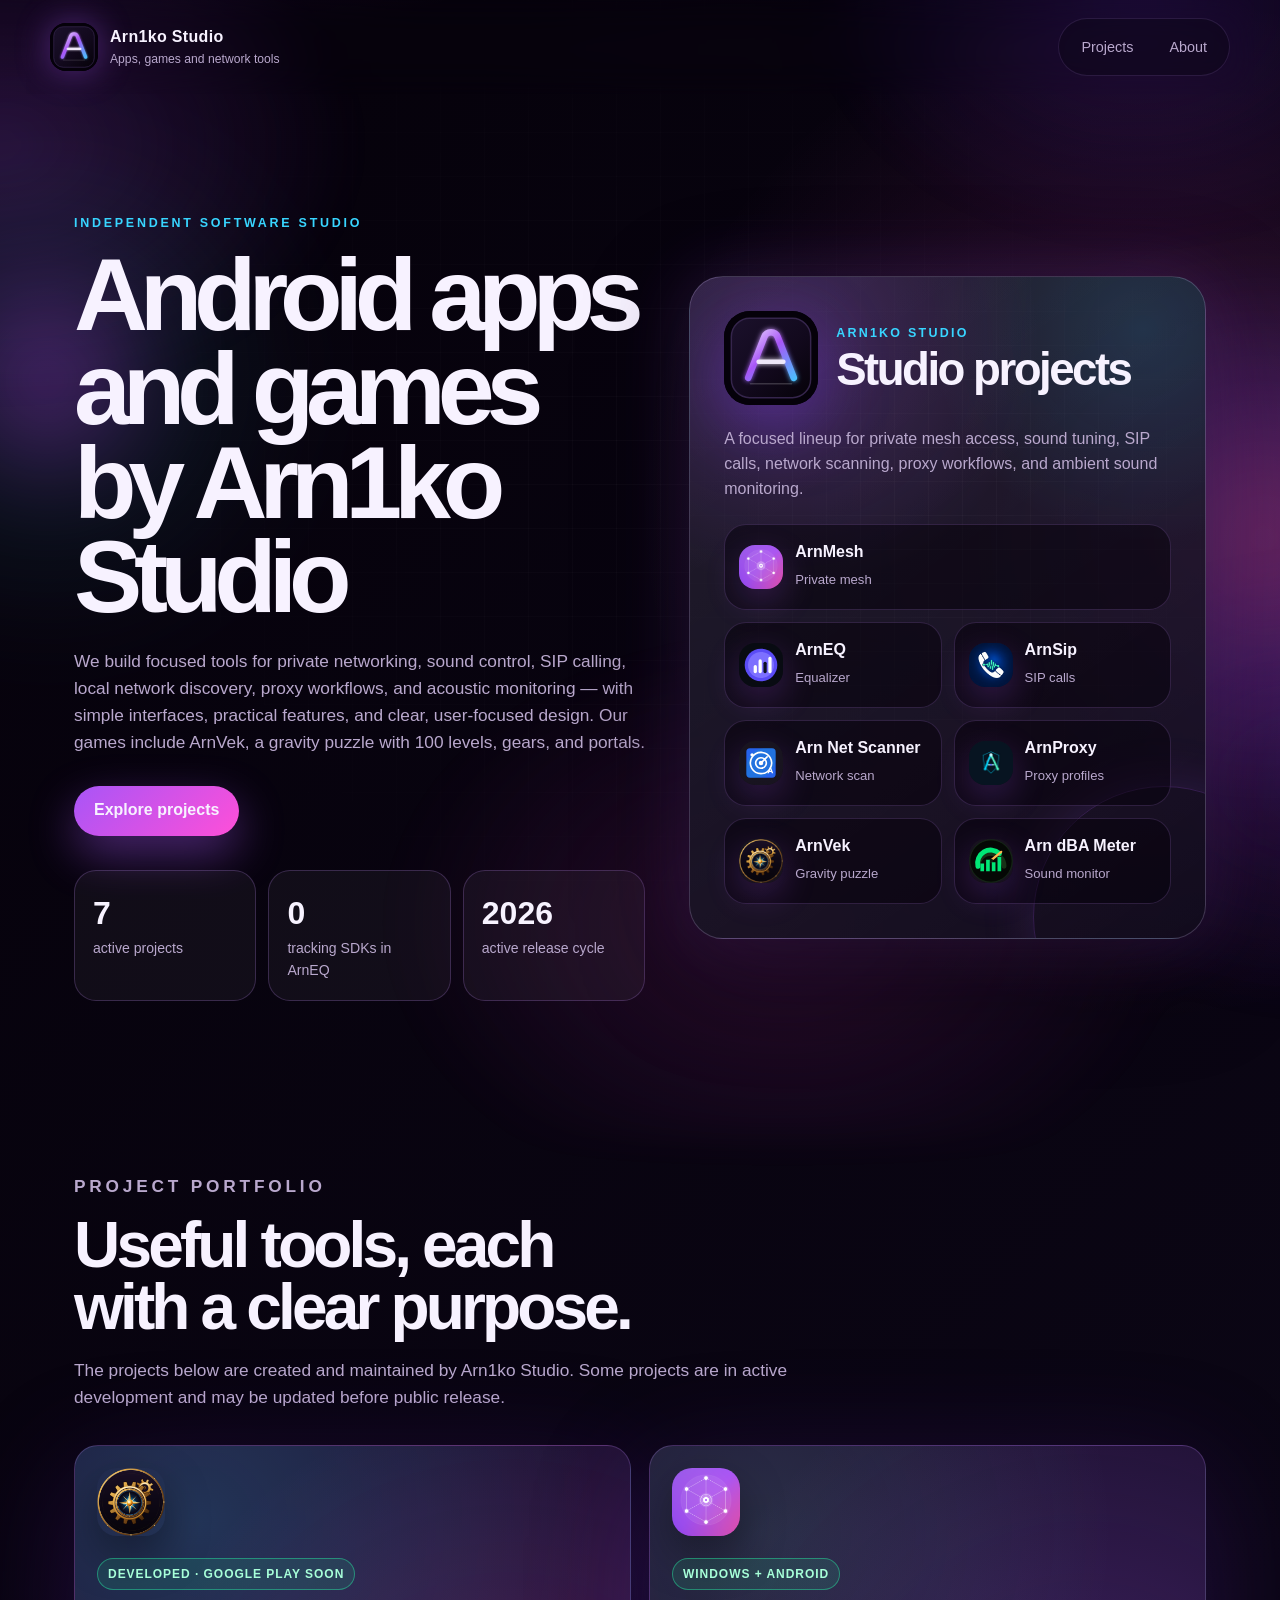
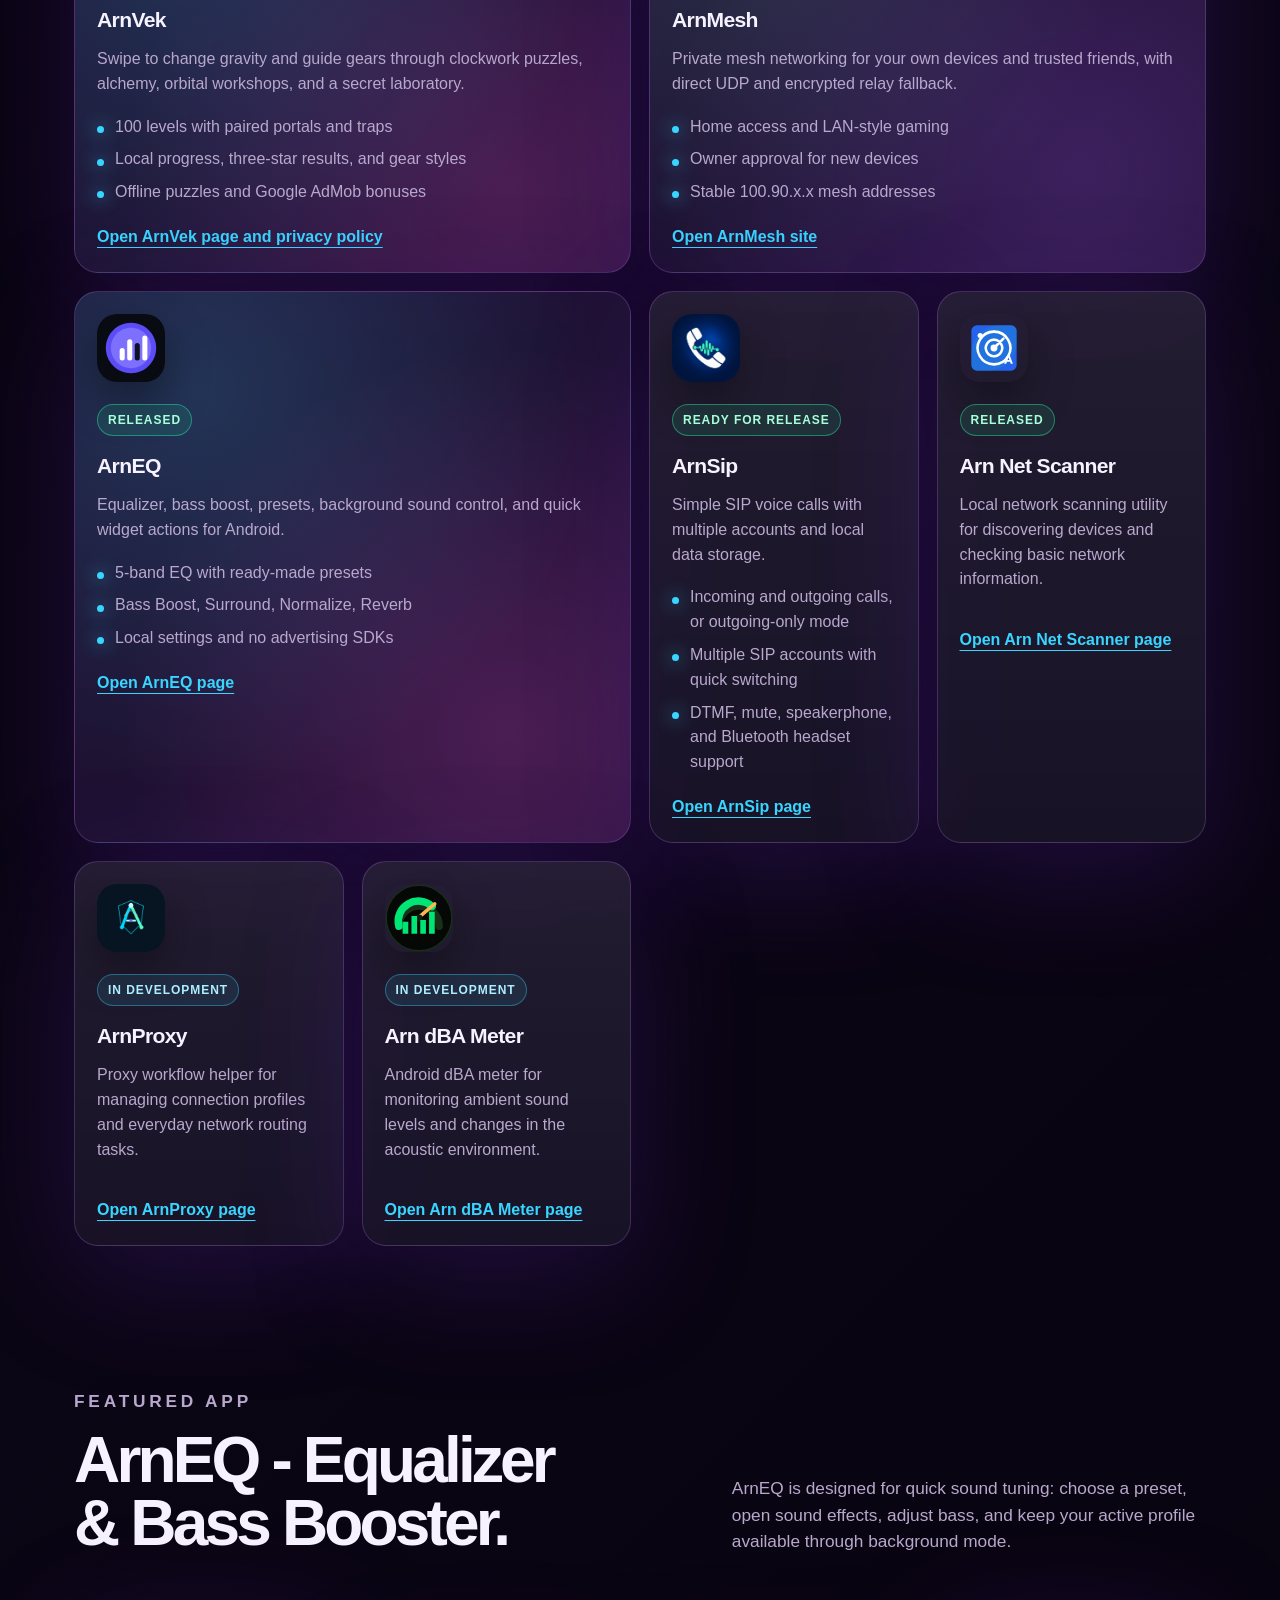
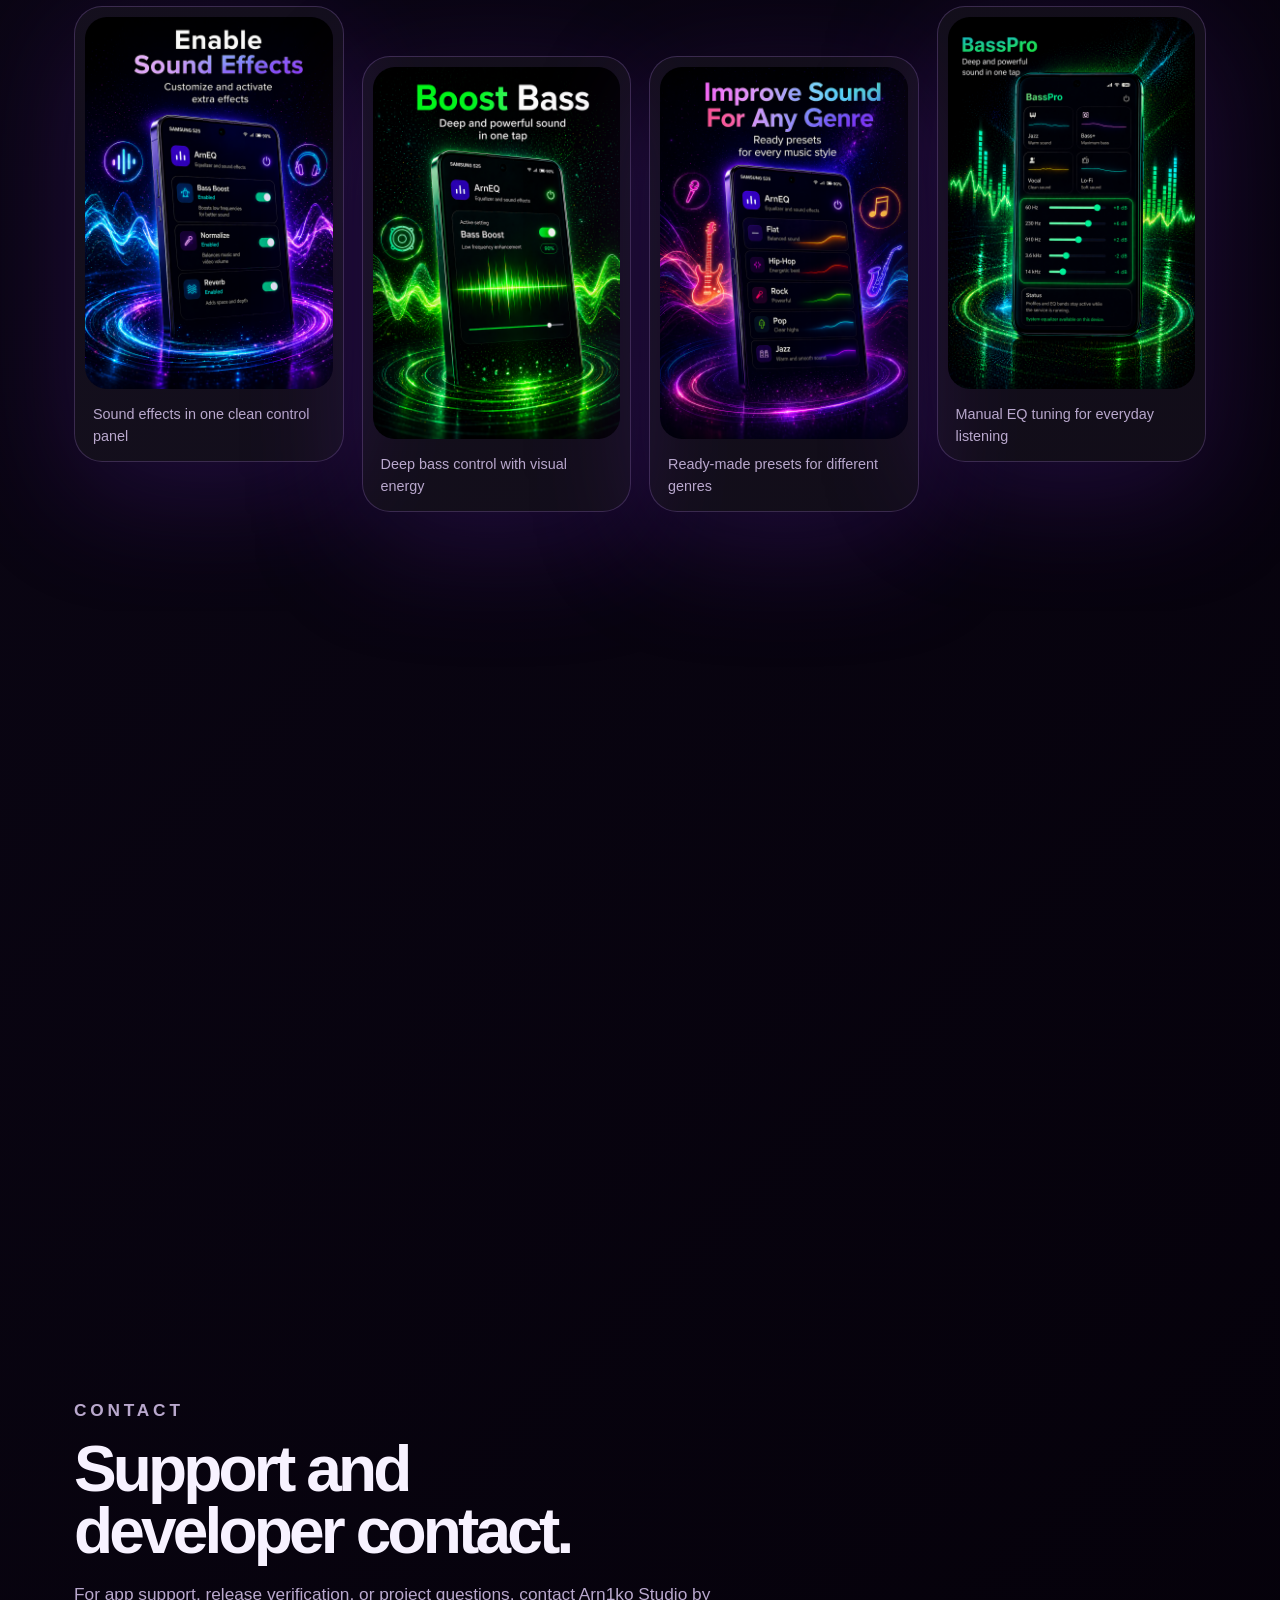
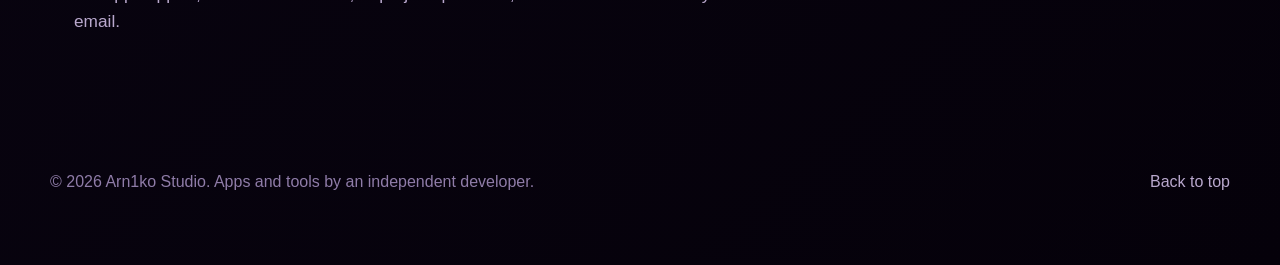
==== commit 7c59c991: "Feature developed ArnVek game in studio portfolio" ====
--- a/index.html
+++ b/index.html
@@ -3,10 +3,10 @@
   <head>
     <meta charset="utf-8">
     <meta name="viewport" content="width=device-width, initial-scale=1">
-    <meta name="description" content="Arn1ko Studio creates Android utilities, SIP calling apps, private networking tools, proxy workflows, and sound apps.">
+    <meta name="description" content="Arn1ko Studio develops Android apps and games, including ArnVek, sound tools, SIP calling apps, and private networking utilities.">
     <meta name="theme-color" content="#12051f">
     <meta property="og:title" content="Arn1ko Studio">
-    <meta property="og:description" content="Independent software studio focused on useful apps and networking tools.">
+    <meta property="og:description" content="Independent software studio developing Android apps, games, and networking tools.">
     <meta property="og:type" content="website">
     <title>Arn1ko Studio</title>
     <link rel="icon" href="assets/images/favicon.svg" type="image/svg+xml">
@@ -25,7 +25,7 @@
         </span>
         <span>
           <strong>Arn1ko Studio</strong>
-          <small>Apps and network tools</small>
+          <small>Apps, games and network tools</small>
         </span>
       </a>
       <nav class="nav" aria-label="Main navigation">
@@ -38,12 +38,13 @@
       <section class="hero section-shell">
         <div class="hero-copy">
           <p class="eyebrow">Independent software studio</p>
-          <h1>Neon-grade utilities by Arn1ko Studio</h1>
+          <h1>Android apps and games by Arn1ko Studio</h1>
           <p class="hero-text">
             We build focused tools for private networking, sound control, SIP
             calling, local network discovery, proxy workflows, and acoustic
             monitoring — with simple interfaces, practical features, and clear,
-            user-focused design.
+            user-focused design. Our games include ArnVek, a gravity puzzle with
+            100 levels, gears, and portals.
           </p>
           <div class="hero-actions">
             <a class="button primary" href="#apps">Explore projects</a>
@@ -117,6 +118,13 @@
                 <strong>ArnProxy</strong>
                 <small>Proxy profiles</small>
               </a>
+              <a class="deck-app" href="app-arnvek.html">
+                <span class="deck-icon deck-image">
+                  <img src="assets/images/arnvek-icon.png" alt="" aria-hidden="true">
+                </span>
+                <strong>ArnVek</strong>
+                <small>Gravity puzzle</small>
+              </a>
               <a class="deck-app" href="app-soundwatch.html">
                 <span class="deck-icon deck-image">
                   <img src="assets/images/soundwatch-icon.svg" alt="" aria-hidden="true">
@@ -144,7 +152,7 @@
           <article class="app-card featured-card">
             <img class="app-icon" src="assets/images/arnvek-icon.png" alt="ArnVek game icon">
             <div class="app-content">
-              <p class="status-pill dev">Preparing for Google Play</p>
+              <p class="status-pill live">Developed · Google Play soon</p>
               <h3>ArnVek</h3>
               <p>Swipe to change gravity and guide gears through clockwork puzzles, alchemy, orbital workshops, and a secret laboratory.</p>
               <ul>
